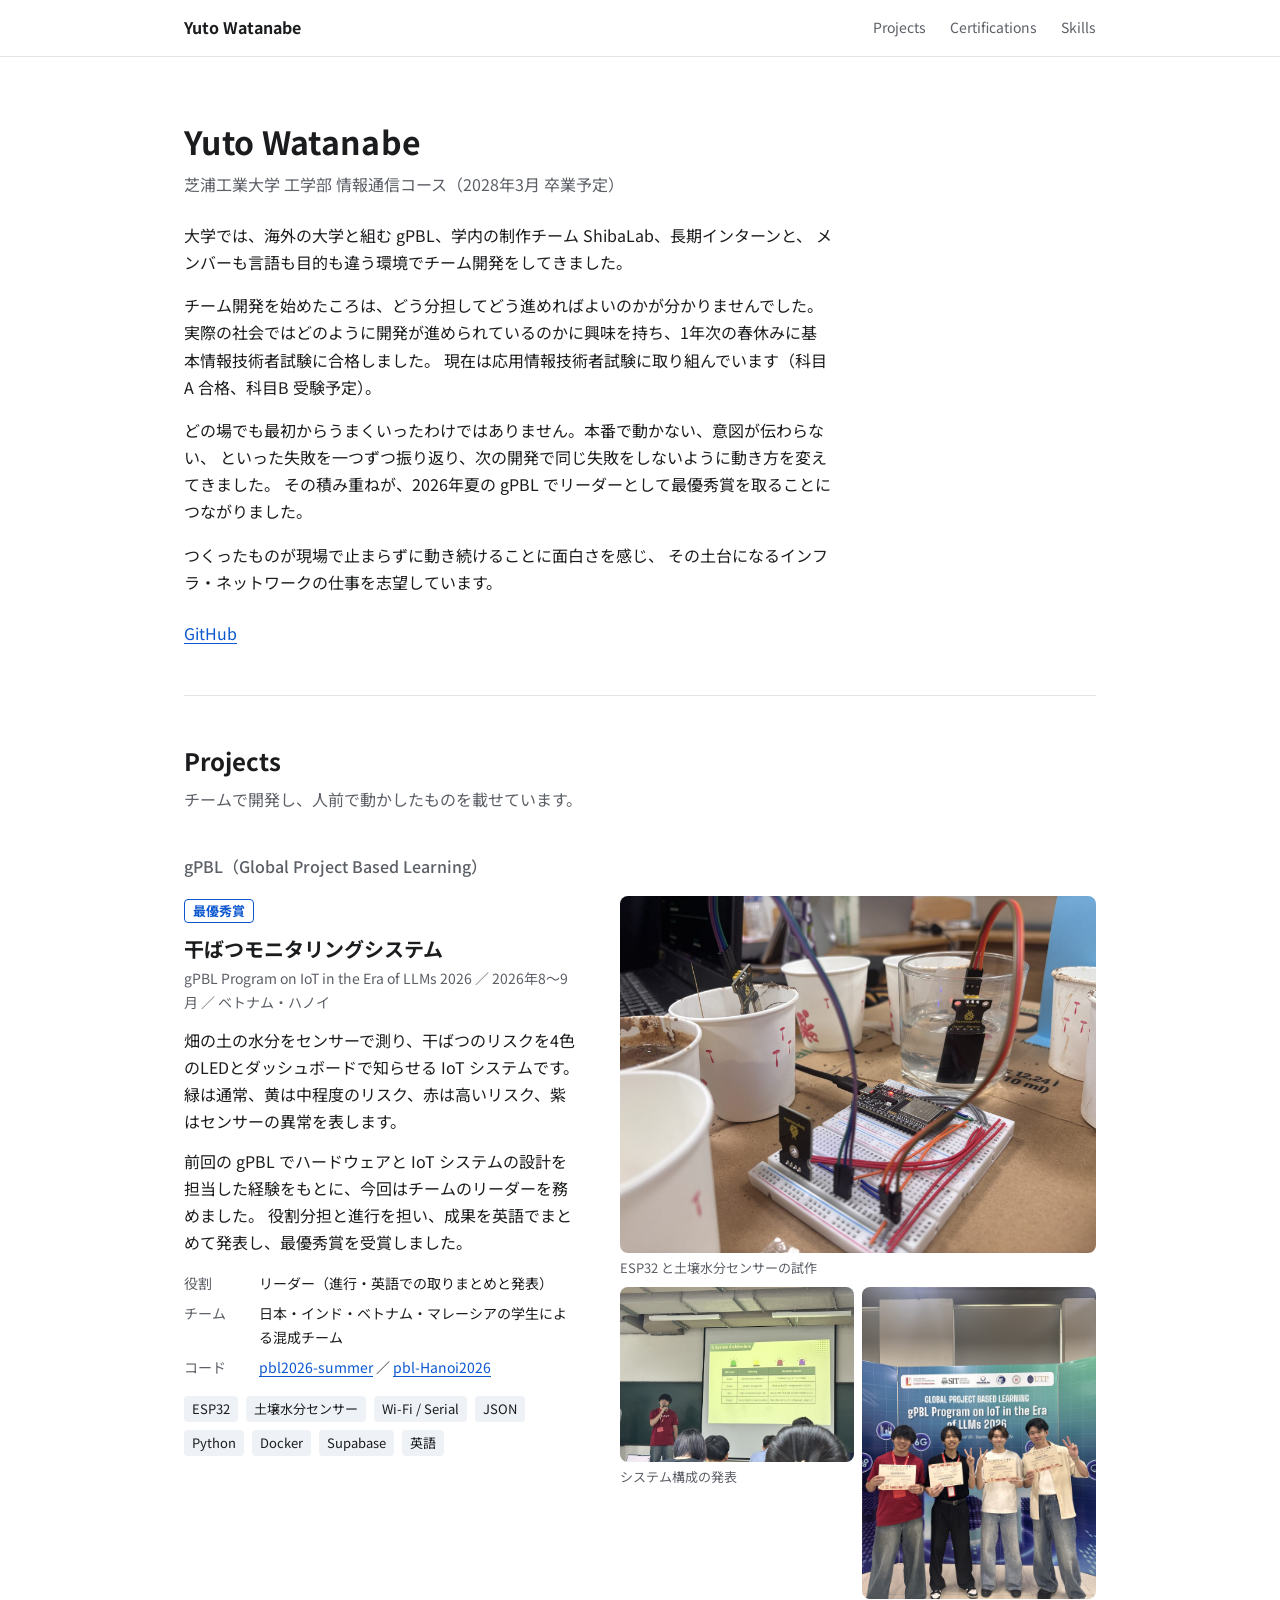
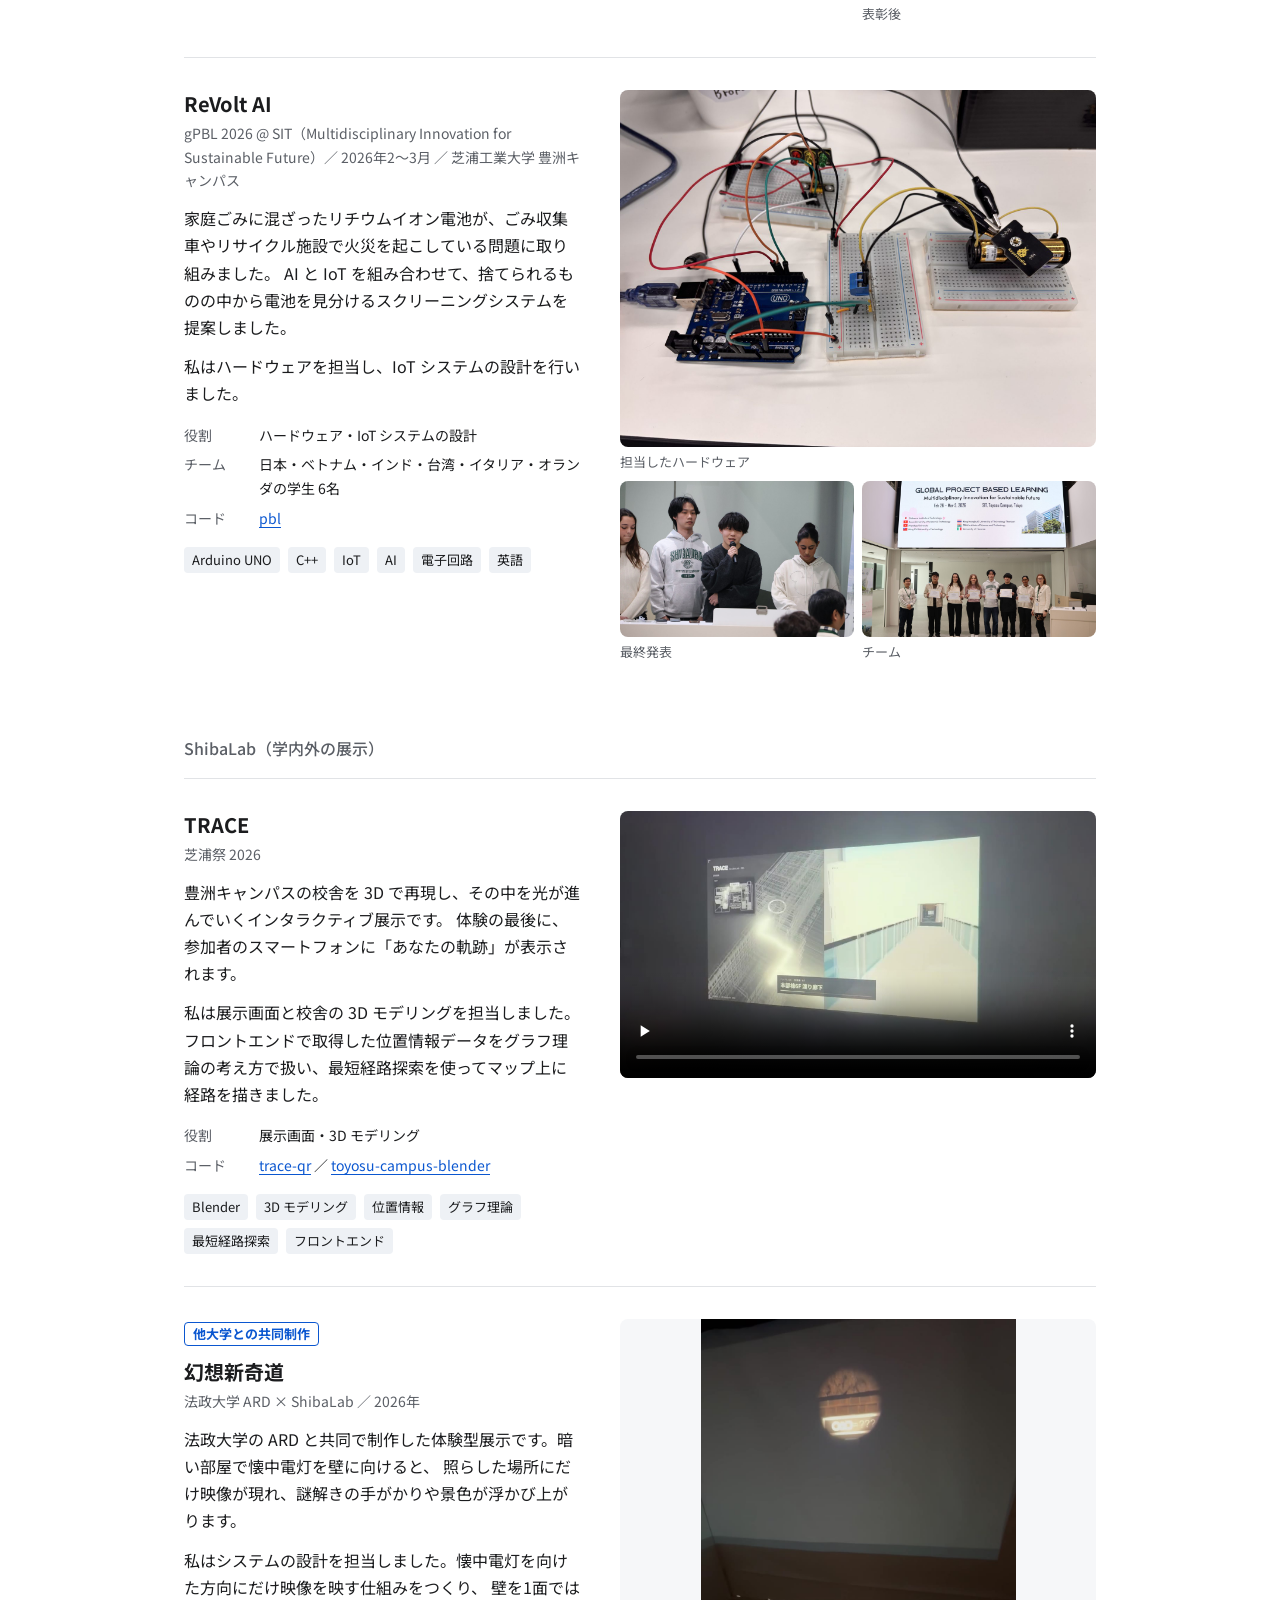
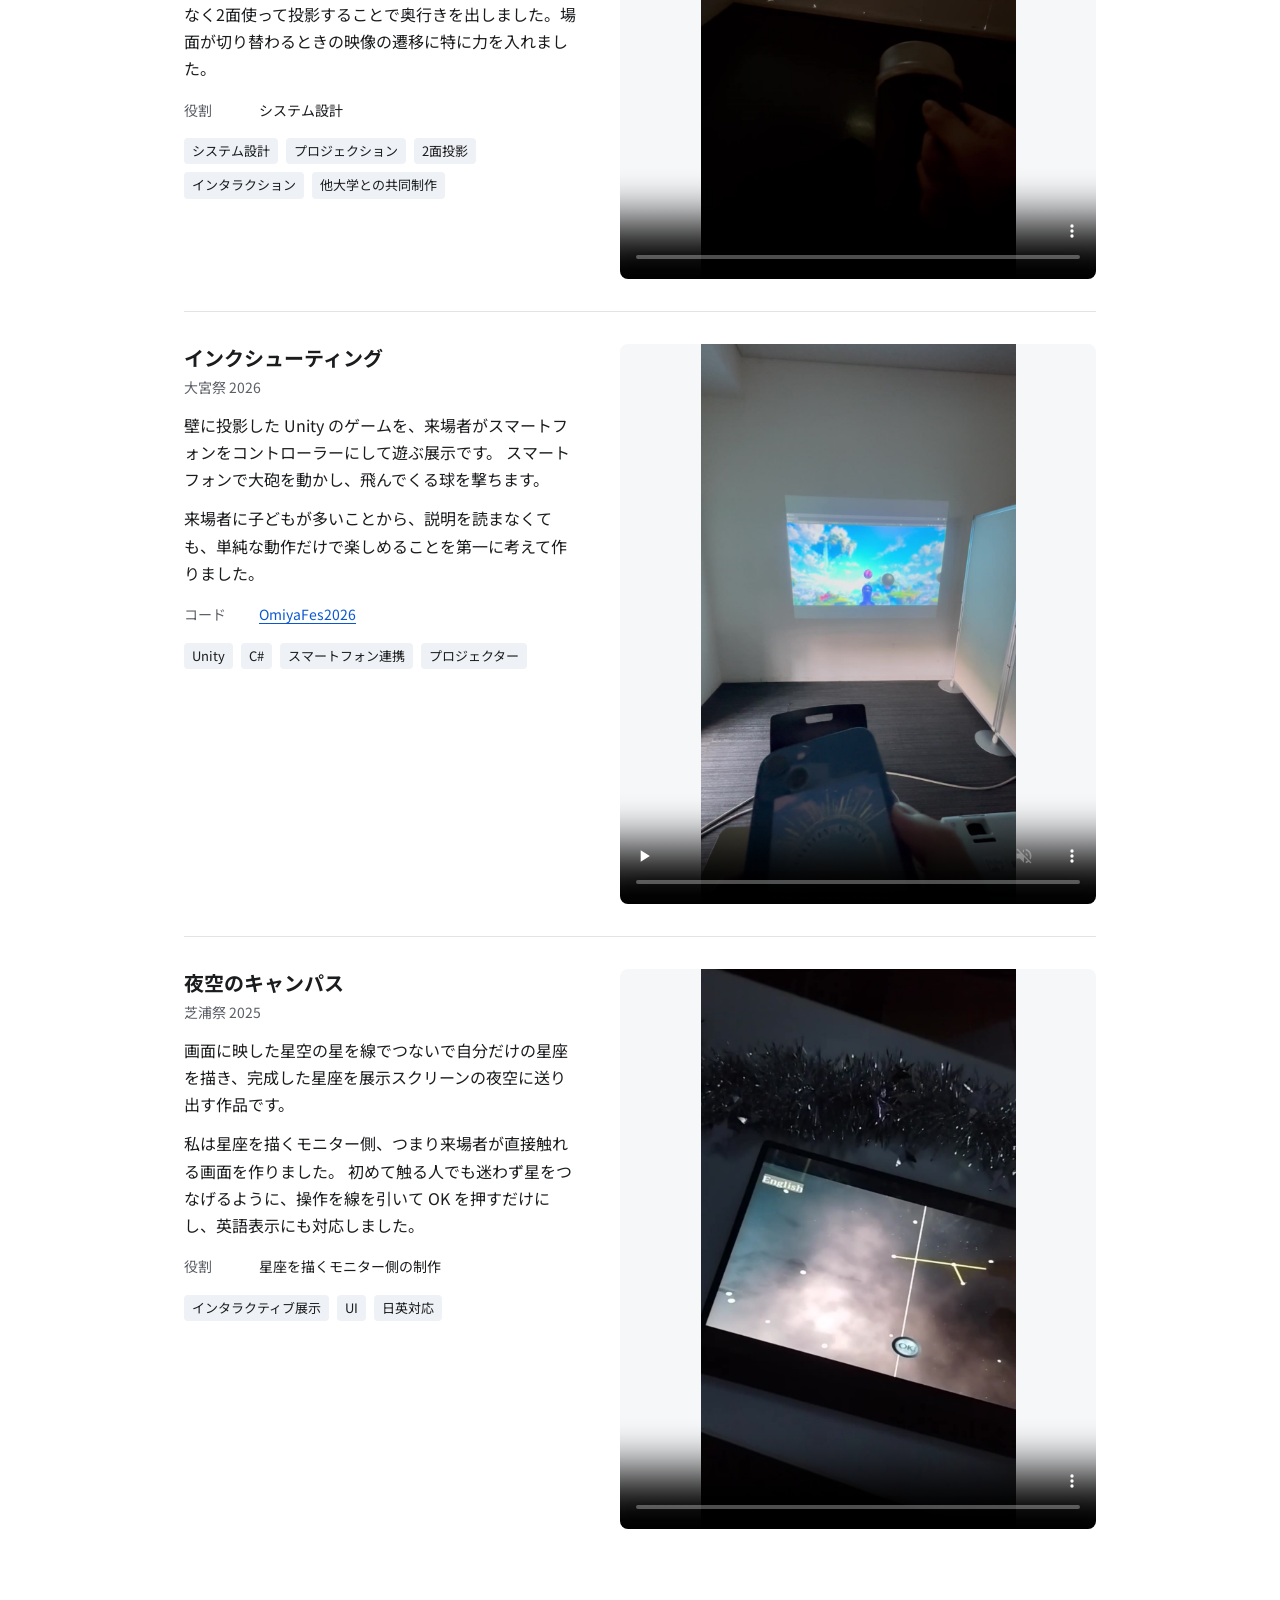
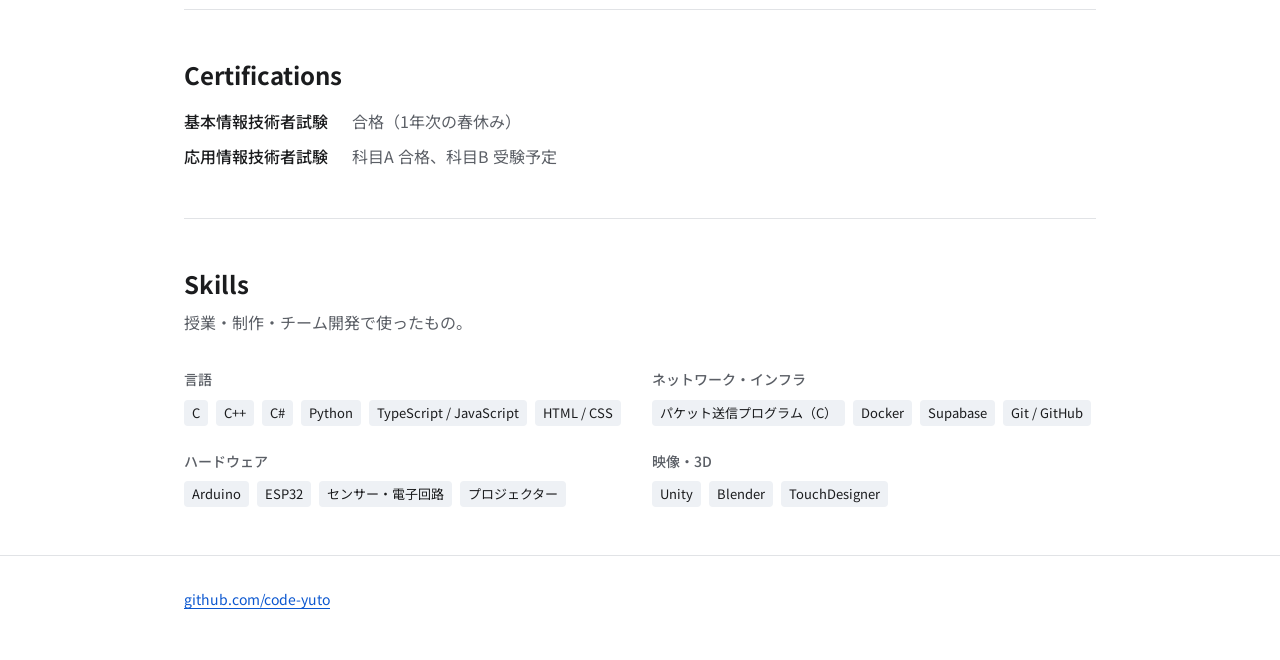
==== index.html @ eff414a1 "feat: 各作品の担当と説明を追加" ====
<!doctype html>
<html lang="ja">
<head>
  <meta charset="utf-8">
  <meta name="viewport" content="width=device-width, initial-scale=1">
  <title>Yuto Watanabe | Portfolio</title>
  <meta name="description" content="芝浦工業大学 工学部 情報通信コース。インフラ・ネットワークエンジニア志望の学生のポートフォリオ。">
  <link rel="preconnect" href="https://fonts.googleapis.com">
  <link rel="preconnect" href="https://fonts.gstatic.com" crossorigin>
  <link href="https://fonts.googleapis.com/css2?family=Noto+Sans+JP:wght@400;500;700&display=swap" rel="stylesheet">
  <link rel="stylesheet" href="style.css">
</head>
<body>
  <header class="site-header">
    <div class="wrap">
      <a class="name" href="#top">Yuto Watanabe</a>
      <nav aria-label="ページ内">
        <a href="#projects">Projects</a>
        <a href="#certifications">Certifications</a>
        <a href="#skills">Skills</a>
      </nav>
    </div>
  </header>

  <main id="top" class="wrap">
    <div class="intro">
      <h1>Yuto Watanabe</h1>
      <p class="affiliation">芝浦工業大学 工学部 情報通信コース（2028年3月 卒業予定）</p>
      <p>
        大学では、海外の大学と組む gPBL、学内の制作チーム ShibaLab、長期インターンと、
        メンバーも言語も目的も違う環境でチーム開発をしてきました。
      </p>
      <p>
        チーム開発を始めたころは、どう分担してどう進めればよいのかが分かりませんでした。
        実際の社会ではどのように開発が進められているのかに興味を持ち、1年次の春休みに基本情報技術者試験に合格しました。
        現在は応用情報技術者試験に取り組んでいます（科目A 合格、科目B 受験予定）。
      </p>
      <p>
        どの場でも最初からうまくいったわけではありません。本番で動かない、意図が伝わらない、
        といった失敗を一つずつ振り返り、次の開発で同じ失敗をしないように動き方を変えてきました。
        その積み重ねが、2026年夏の gPBL でリーダーとして最優秀賞を取ることにつながりました。
      </p>
      <p>
        つくったものが現場で止まらずに動き続けることに面白さを感じ、
        その土台になるインフラ・ネットワークの仕事を志望しています。
      </p>
      <div class="links">
        <a href="https://github.com/code-yuto">GitHub</a>
      </div>
    </div>

    <section id="projects" aria-labelledby="projects-title">
      <h2 id="projects-title">Projects</h2>
      <p class="section-lead">チームで開発し、人前で動かしたものを載せています。</p>

      <h3>gPBL（Global Project Based Learning）</h3>

      <article class="project">
        <div>
          <span class="highlight">最優秀賞</span>
          <h4>干ばつモニタリングシステム</h4>
          <p class="meta">gPBL Program on IoT in the Era of LLMs 2026 ／ 2026年8〜9月 ／ ベトナム・ハノイ</p>
          <p>
            畑の土の水分をセンサーで測り、干ばつのリスクを4色のLEDとダッシュボードで知らせる IoT システムです。
            緑は通常、黄は中程度のリスク、赤は高いリスク、紫はセンサーの異常を表します。
          </p>
          <p>
            前回の gPBL でハードウェアと IoT システムの設計を担当した経験をもとに、今回はチームのリーダーを務めました。
            役割分担と進行を担い、成果を英語でまとめて発表し、最優秀賞を受賞しました。
          </p>
          <dl>
            <dt>役割</dt><dd>リーダー（進行・英語での取りまとめと発表）</dd>
            <dt>チーム</dt><dd>日本・インド・ベトナム・マレーシアの学生による混成チーム</dd>
            <dt>コード</dt><dd><a href="https://github.com/code-yuto/pbl2026-summer">pbl2026-summer</a> ／ <a href="https://github.com/code-yuto/pbl-Hanoi2026">pbl-Hanoi2026</a></dd>
          </dl>
          <ul class="tags">
            <li>ESP32</li><li>土壌水分センサー</li><li>Wi-Fi / Serial</li><li>JSON</li><li>Python</li><li>Docker</li><li>Supabase</li><li>英語</li>
          </ul>
        </div>
        <div class="media two">
          <figure class="wide">
            <img src="assets/img/pbl26-sensor.jpg" alt="ESP32とブレッドボードにつないだ土壌水分センサー。紙コップの土に差している" loading="lazy" width="1600" height="1200">
            <figcaption>ESP32 と土壌水分センサーの試作</figcaption>
          </figure>
          <figure>
            <img src="assets/img/pbl26-presentation.jpg" alt="LEDの色とリスクの対応表をスクリーンに映して英語で発表している様子" loading="lazy" width="1477" height="1108">
            <figcaption>システム構成の発表</figcaption>
          </figure>
          <figure>
            <img src="assets/img/pbl26-award.jpg" alt="修了証を持つチームメンバー" loading="lazy" width="1200" height="1600">
            <figcaption>表彰後</figcaption>
          </figure>
        </div>
      </article>

      <article class="project">
        <div>
          <h4>ReVolt AI</h4>
          <p class="meta">gPBL 2026 @ SIT（Multidisciplinary Innovation for Sustainable Future）／ 2026年2〜3月 ／ 芝浦工業大学 豊洲キャンパス</p>
          <p>
            家庭ごみに混ざったリチウムイオン電池が、ごみ収集車やリサイクル施設で火災を起こしている問題に取り組みました。
            AI と IoT を組み合わせて、捨てられるものの中から電池を見分けるスクリーニングシステムを提案しました。
          </p>
          <p>
            私はハードウェアを担当し、IoT システムの設計を行いました。
          </p>
          <dl>
            <dt>役割</dt><dd>ハードウェア・IoT システムの設計</dd>
            <dt>チーム</dt><dd>日本・ベトナム・インド・台湾・イタリア・オランダの学生 6名</dd>
            <dt>コード</dt><dd><a href="https://github.com/code-yuto/pbl">pbl</a></dd>
          </dl>
          <ul class="tags">
            <li>Arduino UNO</li><li>C++</li><li>IoT</li><li>AI</li><li>電子回路</li><li>英語</li>
          </ul>
        </div>
        <div class="media two">
          <figure class="wide">
            <img src="assets/img/pbl25-hardware.jpg" alt="Arduino UNOとブレッドボード、信号機型のLED、電池ボックスをつないだ回路" loading="lazy" width="1600" height="1200">
            <figcaption>担当したハードウェア</figcaption>
          </figure>
          <figure>
            <img src="assets/img/pbl25-presentation.jpg" alt="マイクを持って発表している様子" loading="lazy" width="1600" height="1067">
            <figcaption>最終発表</figcaption>
          </figure>
          <figure>
            <img src="assets/img/pbl25-team.jpg" alt="プログラムの看板の前で修了証を持つチーム" loading="lazy" width="1600" height="1067">
            <figcaption>チーム</figcaption>
          </figure>
        </div>
      </article>

      <h3>ShibaLab（学内外の展示）</h3>

      <article class="project">
        <div>
          <h4>TRACE</h4>
          <p class="meta">芝浦祭 2026</p>
          <p>
            豊洲キャンパスの校舎を 3D で再現し、その中を光が進んでいくインタラクティブ展示です。
            体験の最後に、参加者のスマートフォンに「あなたの軌跡」が表示されます。
          </p>
          <p>
            私は展示画面と校舎の 3D モデリングを担当しました。
            フロントエンドで取得した位置情報データをグラフ理論の考え方で扱い、最短経路探索を使ってマップ上に経路を描きました。
          </p>
          <dl>
            <dt>役割</dt><dd>展示画面・3D モデリング</dd>
            <dt>コード</dt><dd><a href="https://github.com/code-yuto/trace-qr">trace-qr</a> ／ <a href="https://github.com/code-yuto/toyosu-campus-blender">toyosu-campus-blender</a></dd>
          </dl>
          <ul class="tags"><li>Blender</li><li>3D モデリング</li><li>位置情報</li><li>グラフ理論</li><li>最短経路探索</li><li>フロントエンド</li></ul>
        </div>
        <div class="media">
          <video controls muted playsinline preload="none" poster="assets/img/trace-poster.jpg" width="1280" height="720">
            <source src="assets/video/trace.webm" type="video/webm">
          </video>
        </div>
      </article>

      <article class="project">
        <div>
          <span class="highlight">他大学との共同制作</span>
          <h4>幻想新奇道</h4>
          <p class="meta">法政大学 ARD × ShibaLab ／ 2026年</p>
          <p>
            法政大学の ARD と共同で制作した体験型展示です。暗い部屋で懐中電灯を壁に向けると、
            照らした場所にだけ映像が現れ、謎解きの手がかりや景色が浮かび上がります。
          </p>
          <p>
            私はシステムの設計を担当しました。懐中電灯を向けた方向にだけ映像を映す仕組みをつくり、
            壁を1面ではなく2面使って投影することで奥行きを出しました。場面が切り替わるときの映像の遷移に特に力を入れました。
          </p>
          <dl>
            <dt>役割</dt><dd>システム設計</dd>
          </dl>
          <ul class="tags"><li>システム設計</li><li>プロジェクション</li><li>2面投影</li><li>インタラクション</li><li>他大学との共同制作</li></ul>
        </div>
        <div class="media">
          <video class="portrait" controls muted playsinline preload="none" poster="assets/img/ard-light-poster.jpg" width="720" height="1280">
            <source src="assets/video/ard-light.webm" type="video/webm">
          </video>
        </div>
      </article>

      <article class="project">
        <div>
          <h4>インクシューティング</h4>
          <p class="meta">大宮祭 2026</p>
          <p>
            壁に投影した Unity のゲームを、来場者がスマートフォンをコントローラーにして遊ぶ展示です。
            スマートフォンで大砲を動かし、飛んでくる球を撃ちます。
          </p>
          <p>
            来場者に子どもが多いことから、説明を読まなくても、単純な動作だけで楽しめることを第一に考えて作りました。
          </p>
          <dl>
            <dt>コード</dt><dd><a href="https://github.com/code-yuto/OmiyaFes2026">OmiyaFes2026</a></dd>
          </dl>
          <ul class="tags"><li>Unity</li><li>C#</li><li>スマートフォン連携</li><li>プロジェクター</li></ul>
        </div>
        <div class="media">
          <video class="portrait" controls muted playsinline preload="none" poster="assets/img/omiya-shooter-poster.jpg" width="720" height="1280">
            <source src="assets/video/omiya-shooter.webm" type="video/webm">
          </video>
        </div>
      </article>

      <article class="project">
        <div>
          <h4>夜空のキャンパス</h4>
          <p class="meta">芝浦祭 2025</p>
          <p>
            画面に映した星空の星を線でつないで自分だけの星座を描き、完成した星座を展示スクリーンの夜空に送り出す作品です。
          </p>
          <p>
            私は星座を描くモニター側、つまり来場者が直接触れる画面を作りました。
            初めて触る人でも迷わず星をつなげるように、操作を線を引いて OK を押すだけにし、英語表示にも対応しました。
          </p>
          <dl>
            <dt>役割</dt><dd>星座を描くモニター側の制作</dd>
          </dl>
          <ul class="tags"><li>インタラクティブ展示</li><li>UI</li><li>日英対応</li></ul>
        </div>
        <div class="media">
          <video class="portrait" controls muted playsinline preload="none" poster="assets/img/star-canvas-poster.jpg" width="720" height="1280">
            <source src="assets/video/star-canvas.webm" type="video/webm">
          </video>
        </div>
      </article>
    </section>

    <section id="certifications" aria-labelledby="cert-title">
      <h2 id="cert-title">Certifications</h2>
      <dl class="cert-list">
        <dt>基本情報技術者試験</dt><dd>合格（1年次の春休み）</dd>
        <dt>応用情報技術者試験</dt><dd>科目A 合格、科目B 受験予定</dd>
      </dl>
    </section>

    <section id="skills" aria-labelledby="skills-title">
      <h2 id="skills-title">Skills</h2>
      <p class="section-lead">授業・制作・チーム開発で使ったもの。</p>
      <div class="skills">
        <div>
          <h4>言語</h4>
          <ul class="tags"><li>C</li><li>C++</li><li>C#</li><li>Python</li><li>TypeScript / JavaScript</li><li>HTML / CSS</li></ul>
        </div>
        <div>
          <h4>ネットワーク・インフラ</h4>
          <ul class="tags"><li>パケット送信プログラム（C）</li><li>Docker</li><li>Supabase</li><li>Git / GitHub</li></ul>
        </div>
        <div>
          <h4>ハードウェア</h4>
          <ul class="tags"><li>Arduino</li><li>ESP32</li><li>センサー・電子回路</li><li>プロジェクター</li></ul>
        </div>
        <div>
          <h4>映像・3D</h4>
          <ul class="tags"><li>Unity</li><li>Blender</li><li>TouchDesigner</li></ul>
        </div>
      </div>
    </section>
  </main>

  <footer>
    <div class="wrap">
      <a href="https://github.com/code-yuto">github.com/code-yuto</a>
    </div>
  </footer>
</body>
</html>
---- style.css ----
:root {
  --bg: #ffffff;
  --surface: #f6f7f9;
  --text: #1b1c1e;
  --text-sub: #5b5f66;
  --border: #e1e3e6;
  --accent: #0b57d0;
  --tag-bg: #eef1f5;
  --radius: 8px;
  --measure: 72ch;
}

@media (prefers-color-scheme: dark) {
  :root {
    --bg: #131416;
    --surface: #1c1d20;
    --text: #e6e7e9;
    --text-sub: #a3a7ad;
    --border: #2e3034;
    --accent: #a8c7fa;
    --tag-bg: #26282c;
  }
}

* { box-sizing: border-box; }

html { scroll-behavior: auto; }

body {
  margin: 0;
  background: var(--bg);
  color: var(--text);
  font-family: "Noto Sans JP", system-ui, -apple-system, "Segoe UI", sans-serif;
  font-size: 16px;
  line-height: 1.7;
  -webkit-text-size-adjust: 100%;
}

a { color: var(--accent); text-underline-offset: 3px; }
a:hover { text-decoration-thickness: 2px; }
a:focus-visible, button:focus-visible, video:focus-visible {
  outline: 2px solid var(--accent);
  outline-offset: 2px;
}

.wrap {
  max-width: 960px;
  margin: 0 auto;
  padding: 0 24px;
}

/* Header */
.site-header {
  border-bottom: 1px solid var(--border);
}
.site-header .wrap {
  display: flex;
  align-items: center;
  justify-content: space-between;
  height: 56px;
}
.site-header .name { font-weight: 700; color: var(--text); text-decoration: none; }
.site-header nav { display: flex; gap: 24px; font-size: 14px; }
.site-header nav a { color: var(--text-sub); text-decoration: none; }
.site-header nav a:hover { color: var(--text); }

/* Intro */
.intro { padding: 64px 0 48px; }
.intro h1 {
  font-size: 32px;
  line-height: 1.3;
  margin: 0 0 8px;
  letter-spacing: 0.01em;
}
.intro .affiliation { color: var(--text-sub); margin: 0 0 24px; }
.intro p { max-width: var(--measure); margin: 0 0 16px; }
.intro .links { display: flex; gap: 24px; margin-top: 24px; }

/* Sections */
section { padding: 48px 0; border-top: 1px solid var(--border); }
h2 {
  font-size: 24px;
  line-height: 1.4;
  margin: 0 0 8px;
}
.section-lead { color: var(--text-sub); margin: 0 0 32px; max-width: var(--measure); }
h3 { font-size: 16px; color: var(--text-sub); font-weight: 500; margin: 40px 0 16px; }

/* Project */
.project {
  display: grid;
  grid-template-columns: 1fr;
  gap: 24px;
  padding: 32px 0;
  border-top: 1px solid var(--border);
}
.project:first-of-type { border-top: 0; padding-top: 0; }
@media (min-width: 840px) {
  .project { grid-template-columns: 5fr 6fr; gap: 40px; }
}
.project h4 { font-size: 20px; line-height: 1.4; margin: 0 0 4px; }
.meta { color: var(--text-sub); font-size: 14px; margin: 0 0 16px; }
.project p { margin: 0 0 12px; max-width: var(--measure); }
.project dl { margin: 16px 0; display: grid; grid-template-columns: 4.5em 1fr; gap: 6px 12px; font-size: 14px; }
.project dt { color: var(--text-sub); }
.project dd { margin: 0; }
.highlight {
  display: inline-block;
  font-size: 13px;
  font-weight: 700;
  color: var(--accent);
  border: 1px solid currentColor;
  border-radius: 4px;
  padding: 0 8px;
  margin-bottom: 12px;
}
.todo { color: #b3261e; font-size: 14px; }
@media (prefers-color-scheme: dark) { .todo { color: #f2b8b5; } }

.tags { display: flex; flex-wrap: wrap; gap: 8px; padding: 0; margin: 12px 0 0; list-style: none; }
.tags li {
  background: var(--tag-bg);
  border-radius: 4px;
  padding: 2px 8px;
  font-size: 13px;
}

/* Media */
.media { display: grid; gap: 8px; align-content: start; }
.media.two { grid-template-columns: 1fr 1fr; }
.media img, .media video {
  width: 100%;
  height: auto;
  display: block;
  border-radius: var(--radius);
  background: var(--surface);
}
.media .wide { grid-column: 1 / -1; }
.media video.portrait, .media img.portrait { max-height: 560px; object-fit: contain; }
figure { margin: 0; }
figcaption { font-size: 13px; color: var(--text-sub); margin-top: 4px; }

/* Certifications */
.cert-list { display: grid; grid-template-columns: max-content 1fr; gap: 8px 24px; margin: 16px 0 0; }
.cert-list dt { font-weight: 500; }
.cert-list dd { margin: 0; color: var(--text-sub); }
@media (max-width: 480px) {
  .cert-list { grid-template-columns: 1fr; gap: 0; }
  .cert-list dd { margin-bottom: 12px; }
  .site-header nav { gap: 16px; font-size: 13px; }
}

/* Skills */
.skills { display: grid; grid-template-columns: 1fr; gap: 24px; }
@media (min-width: 640px) { .skills { grid-template-columns: 1fr 1fr; } }
.skills h4 { font-size: 14px; color: var(--text-sub); font-weight: 500; margin: 0 0 8px; }
.skills .tags { margin: 0; }

footer {
  border-top: 1px solid var(--border);
  padding: 32px 0 48px;
  color: var(--text-sub);
  font-size: 14px;
}
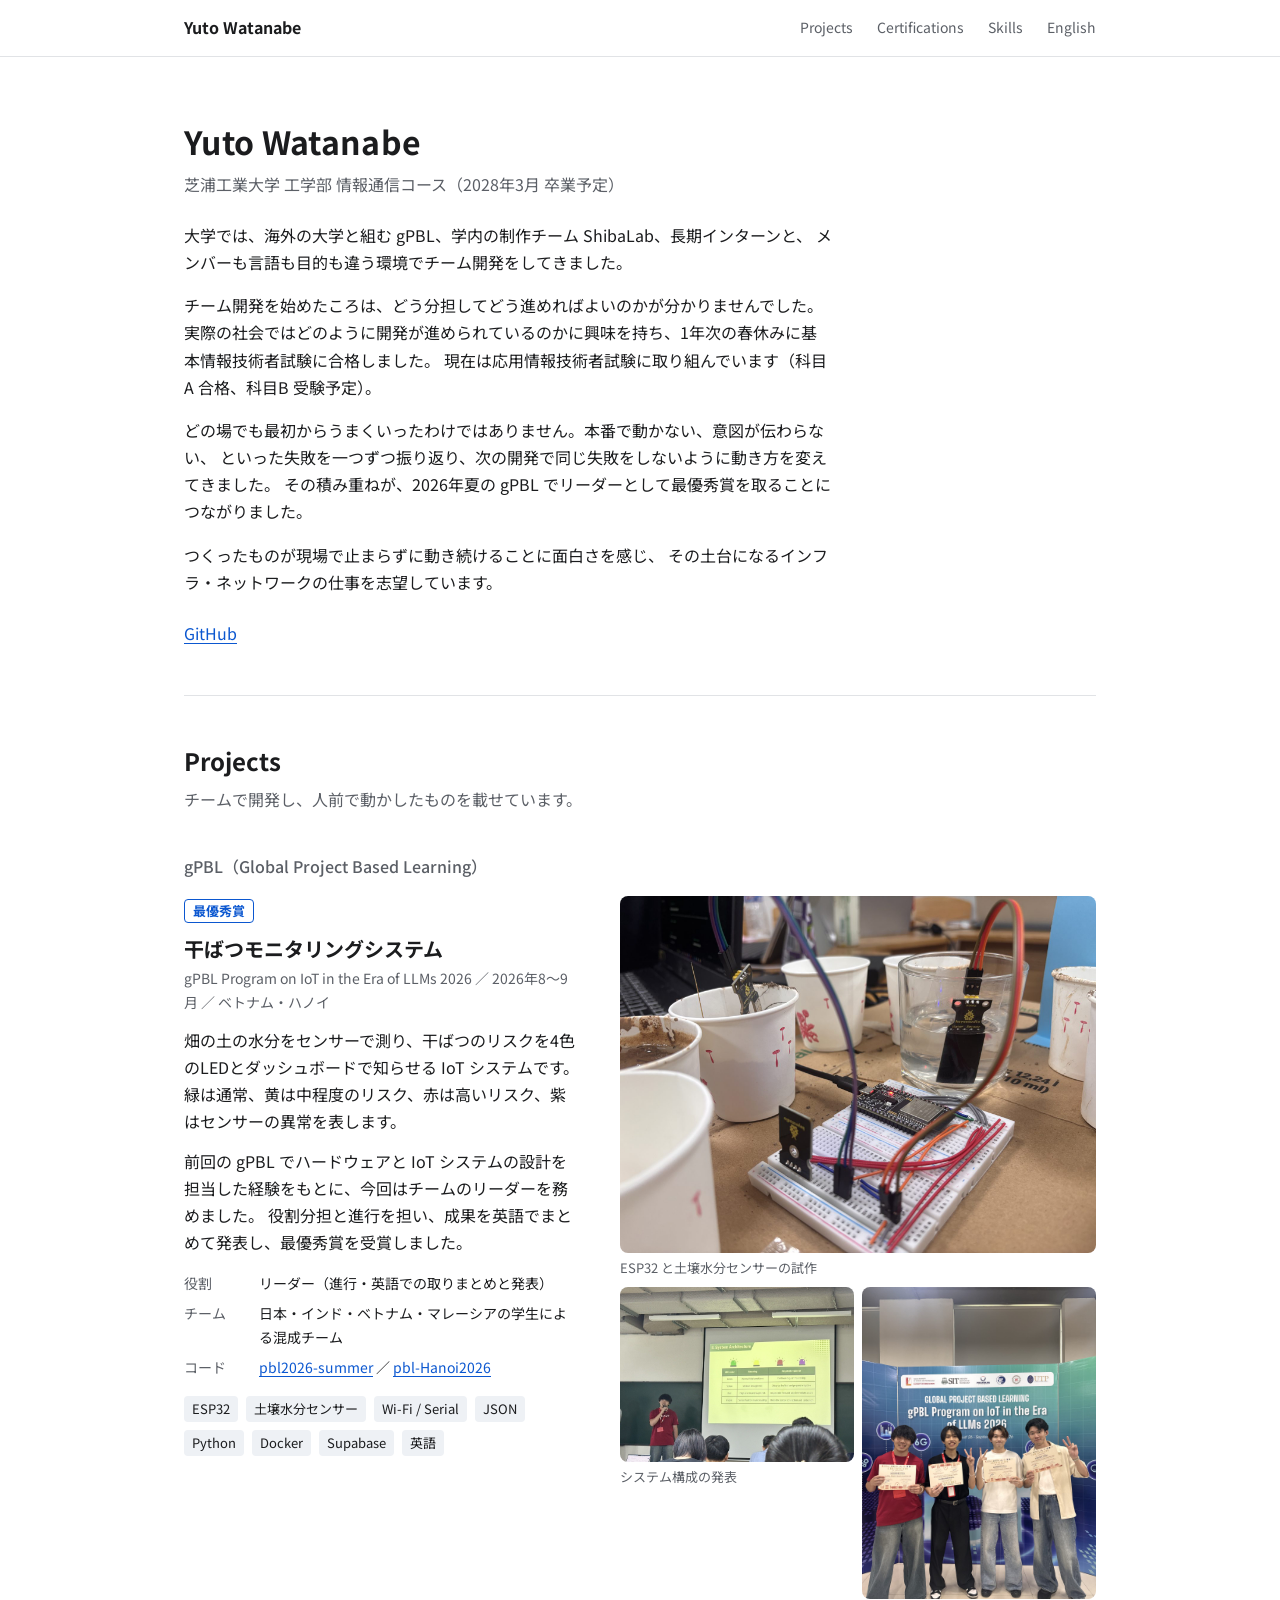
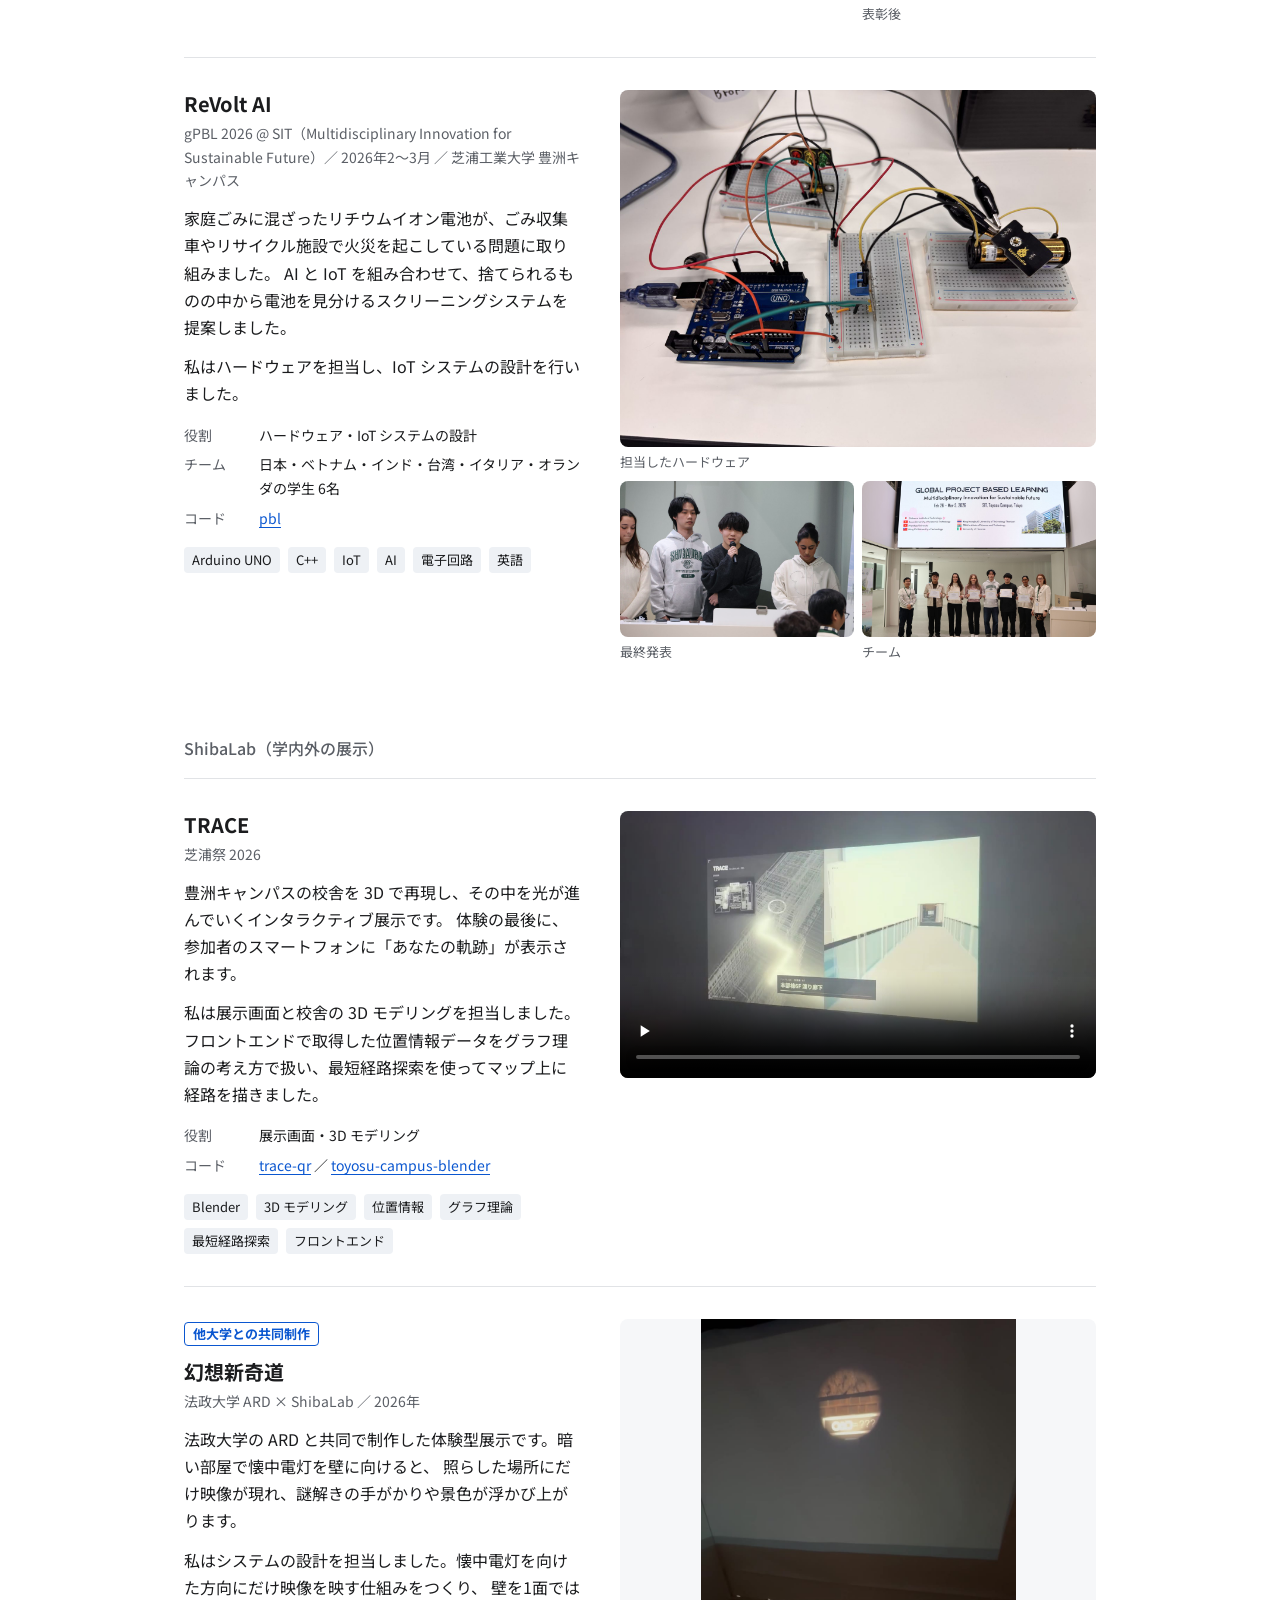
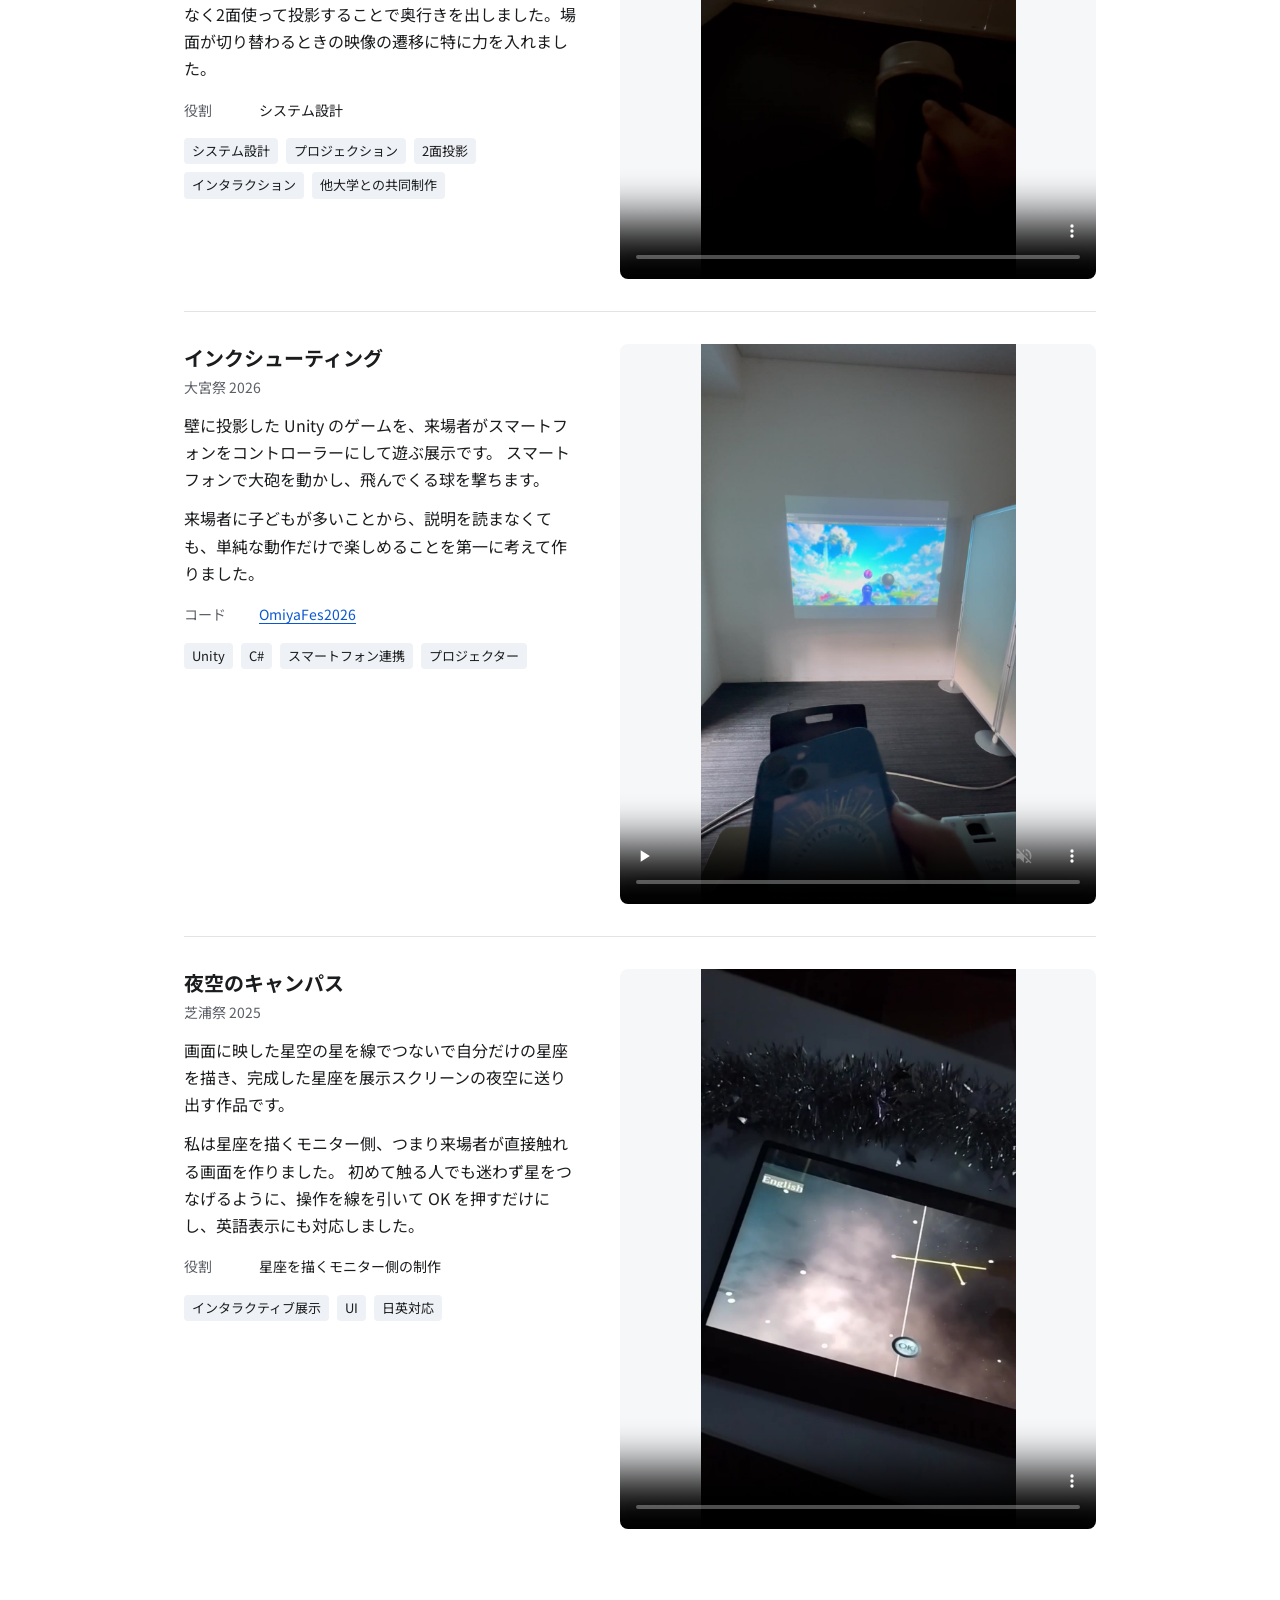
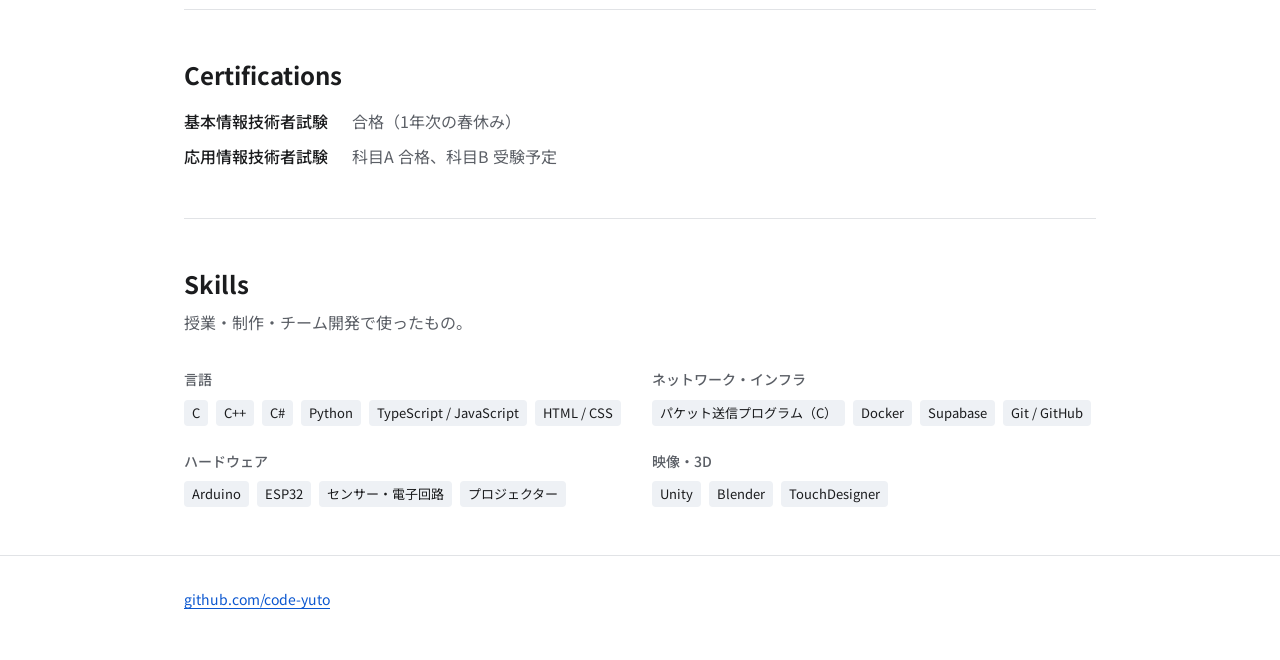
==== commit c5096165: "feat: 英語版のページを追加し、日本語版から切り替えられるようにする" ====
--- a/index.html
+++ b/index.html
@@ -5,6 +5,8 @@
   <meta name="viewport" content="width=device-width, initial-scale=1">
   <title>Yuto Watanabe | Portfolio</title>
   <meta name="description" content="芝浦工業大学 工学部 情報通信コース。インフラ・ネットワークエンジニア志望の学生のポートフォリオ。">
+  <link rel="alternate" hreflang="ja" href="https://code-yuto.github.io/">
+  <link rel="alternate" hreflang="en" href="https://code-yuto.github.io/en/">
   <link rel="preconnect" href="https://fonts.googleapis.com">
   <link rel="preconnect" href="https://fonts.gstatic.com" crossorigin>
   <link href="https://fonts.googleapis.com/css2?family=Noto+Sans+JP:wght@400;500;700&display=swap" rel="stylesheet">
@@ -18,6 +20,7 @@
         <a href="#projects">Projects</a>
         <a href="#certifications">Certifications</a>
         <a href="#skills">Skills</a>
+        <a href="en/" hreflang="en" lang="en">English</a>
       </nav>
     </div>
   </header>
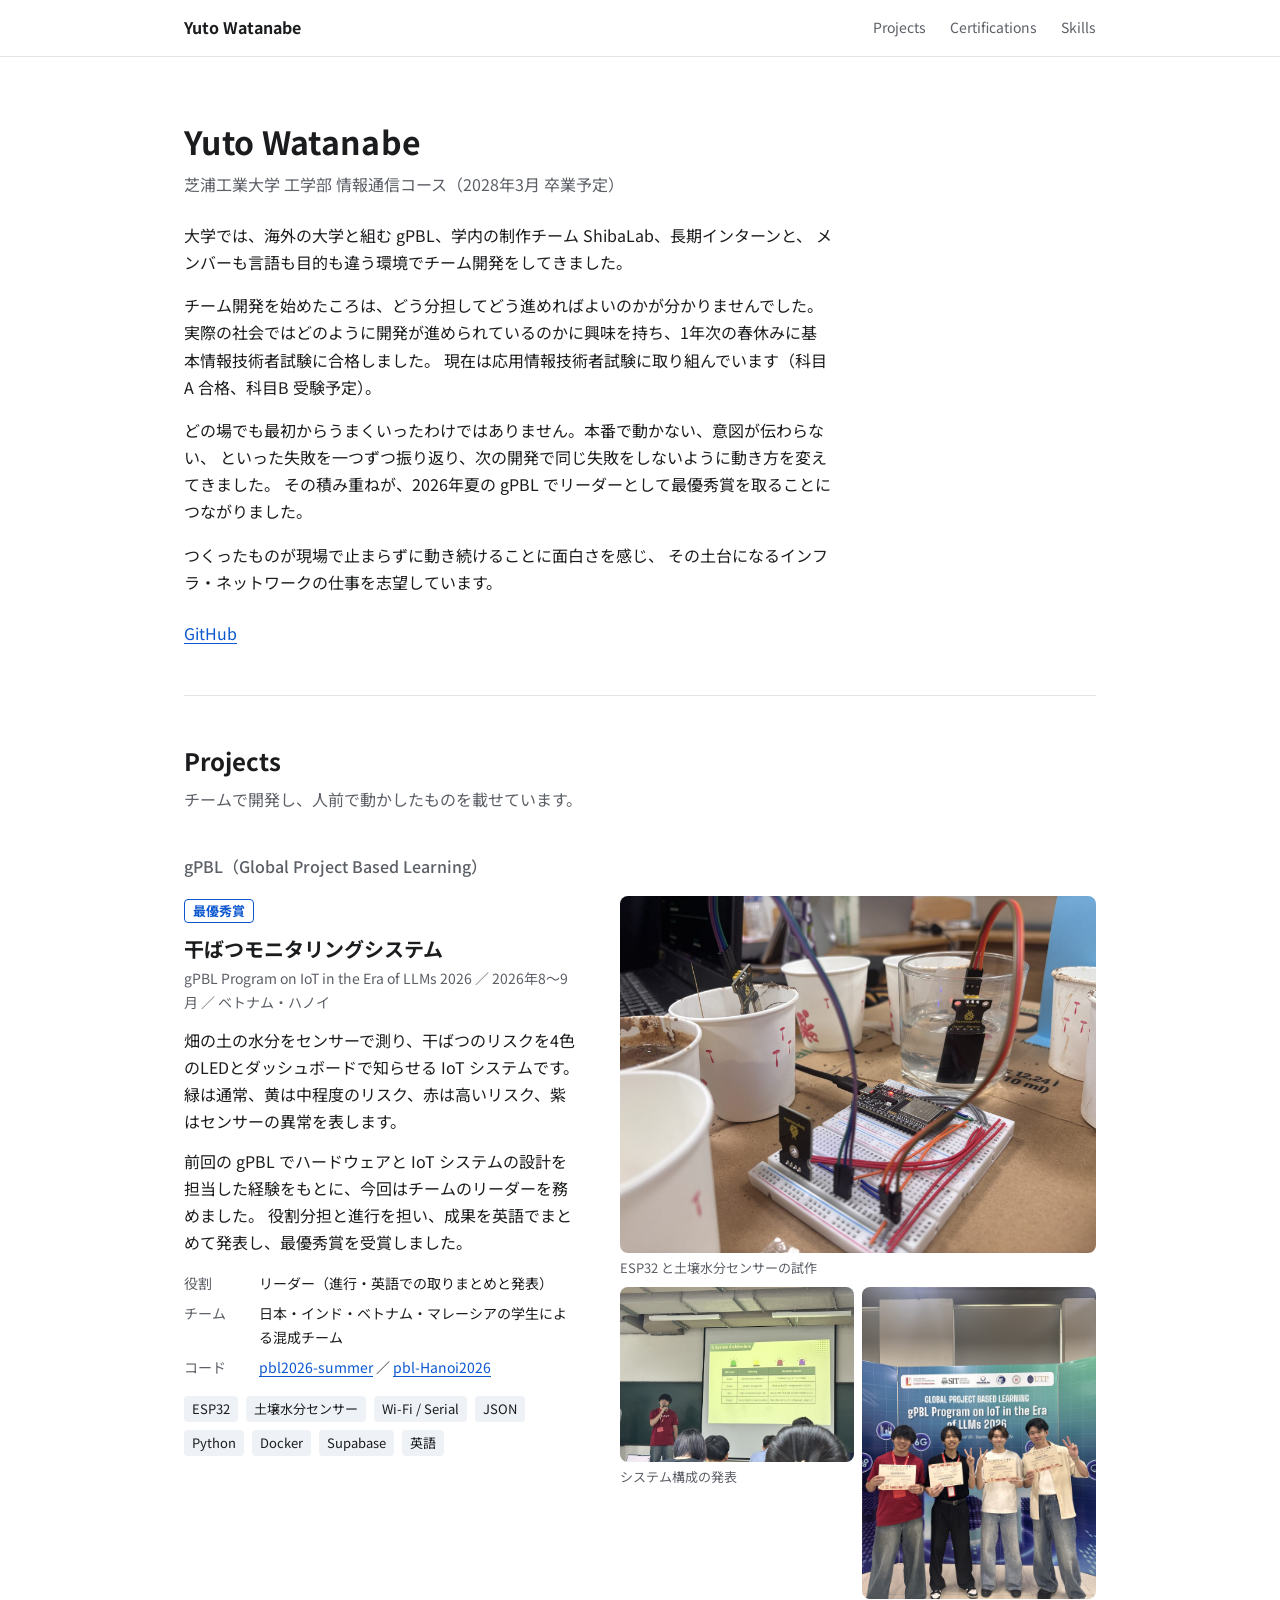
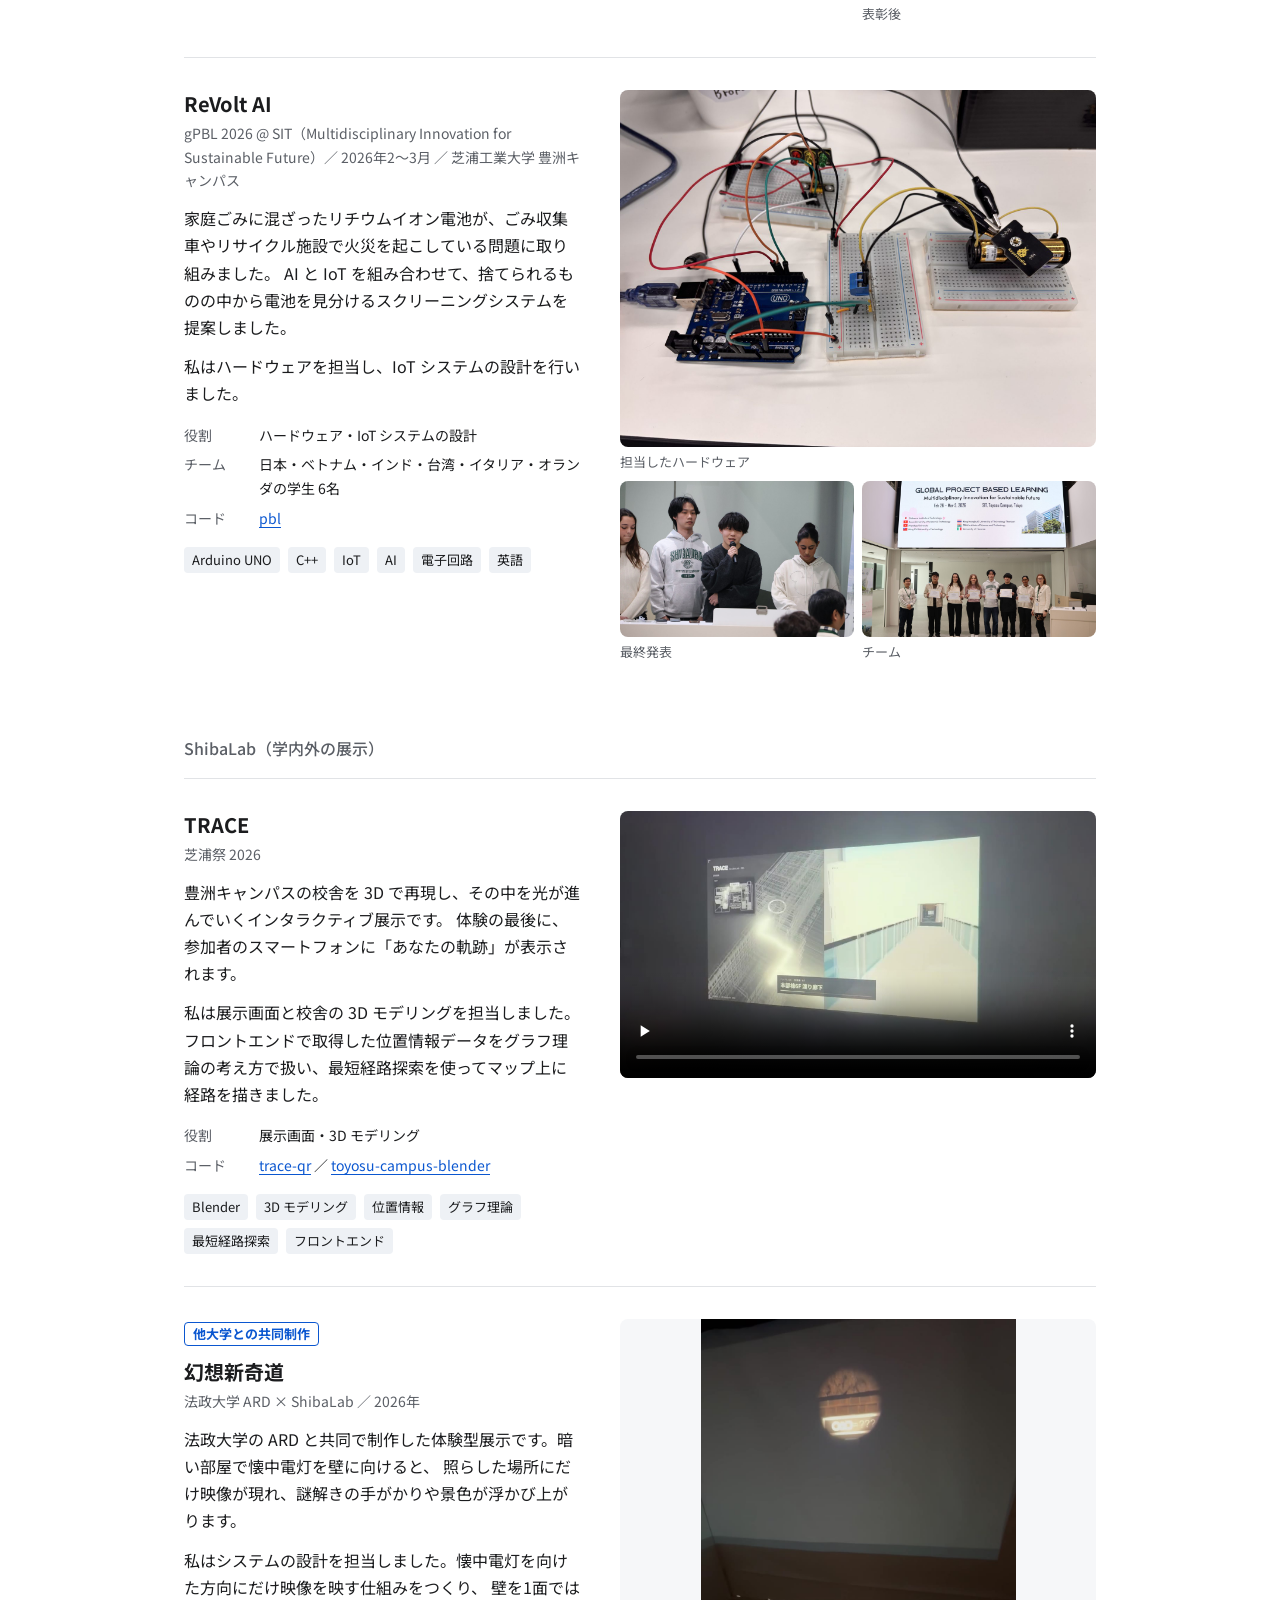
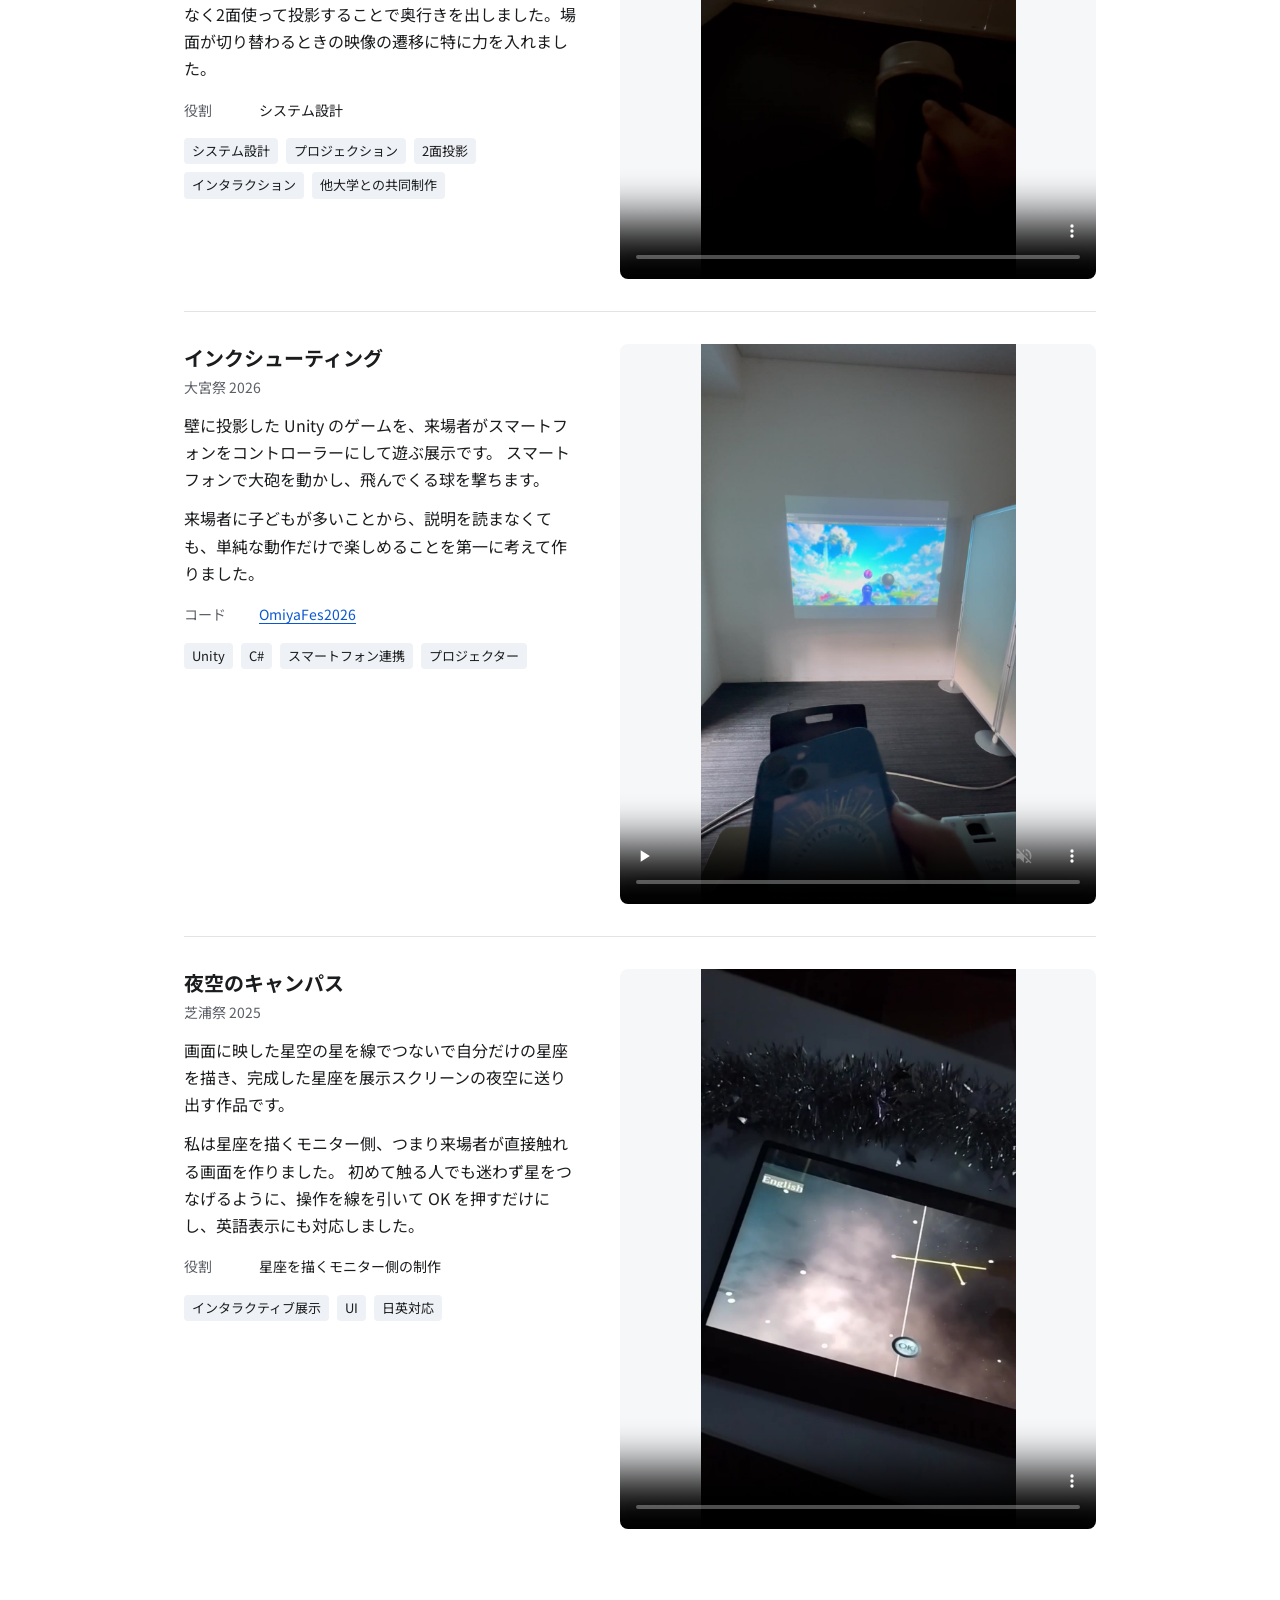
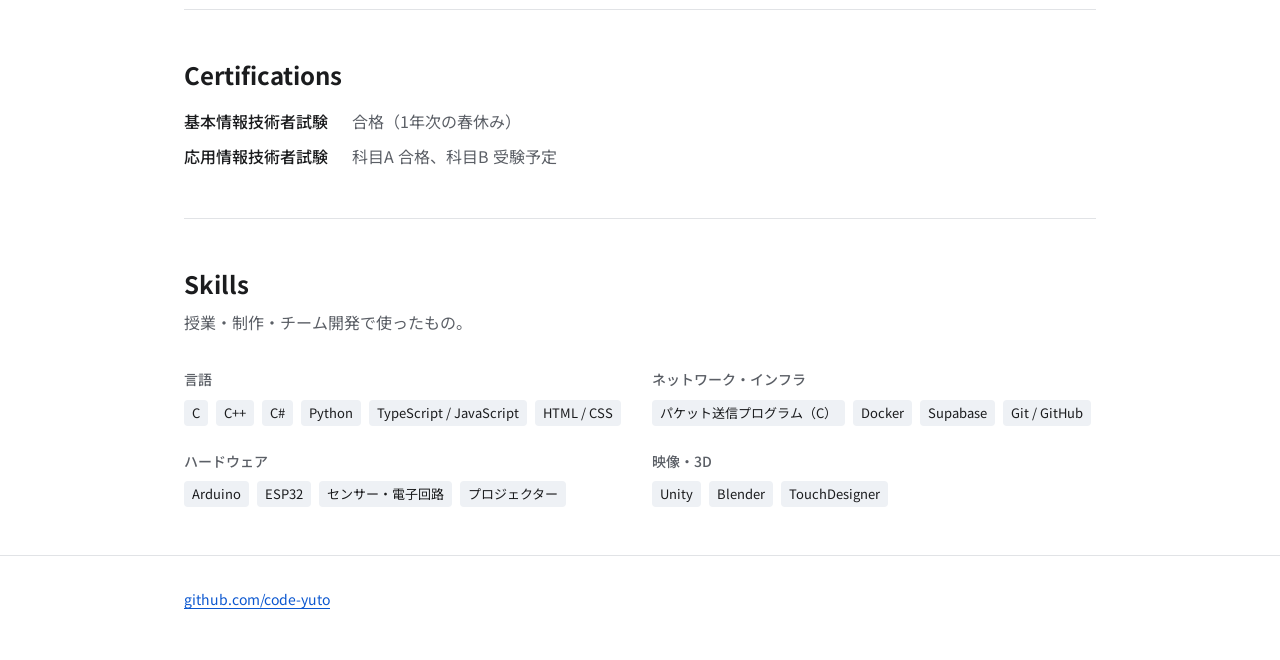
==== commit 06ba450e: "Merge pull request #5 from code-yuto/feature/3-content 資格と各作品の担当・説明を追加" ====
--- a/index.html
+++ b/index.html
@@ -5,8 +5,6 @@
   <meta name="viewport" content="width=device-width, initial-scale=1">
   <title>Yuto Watanabe | Portfolio</title>
   <meta name="description" content="芝浦工業大学 工学部 情報通信コース。インフラ・ネットワークエンジニア志望の学生のポートフォリオ。">
-  <link rel="alternate" hreflang="ja" href="https://code-yuto.github.io/">
-  <link rel="alternate" hreflang="en" href="https://code-yuto.github.io/en/">
   <link rel="preconnect" href="https://fonts.googleapis.com">
   <link rel="preconnect" href="https://fonts.gstatic.com" crossorigin>
   <link href="https://fonts.googleapis.com/css2?family=Noto+Sans+JP:wght@400;500;700&display=swap" rel="stylesheet">
@@ -20,7 +18,6 @@
         <a href="#projects">Projects</a>
         <a href="#certifications">Certifications</a>
         <a href="#skills">Skills</a>
-        <a href="en/" hreflang="en" lang="en">English</a>
       </nav>
     </div>
   </header>
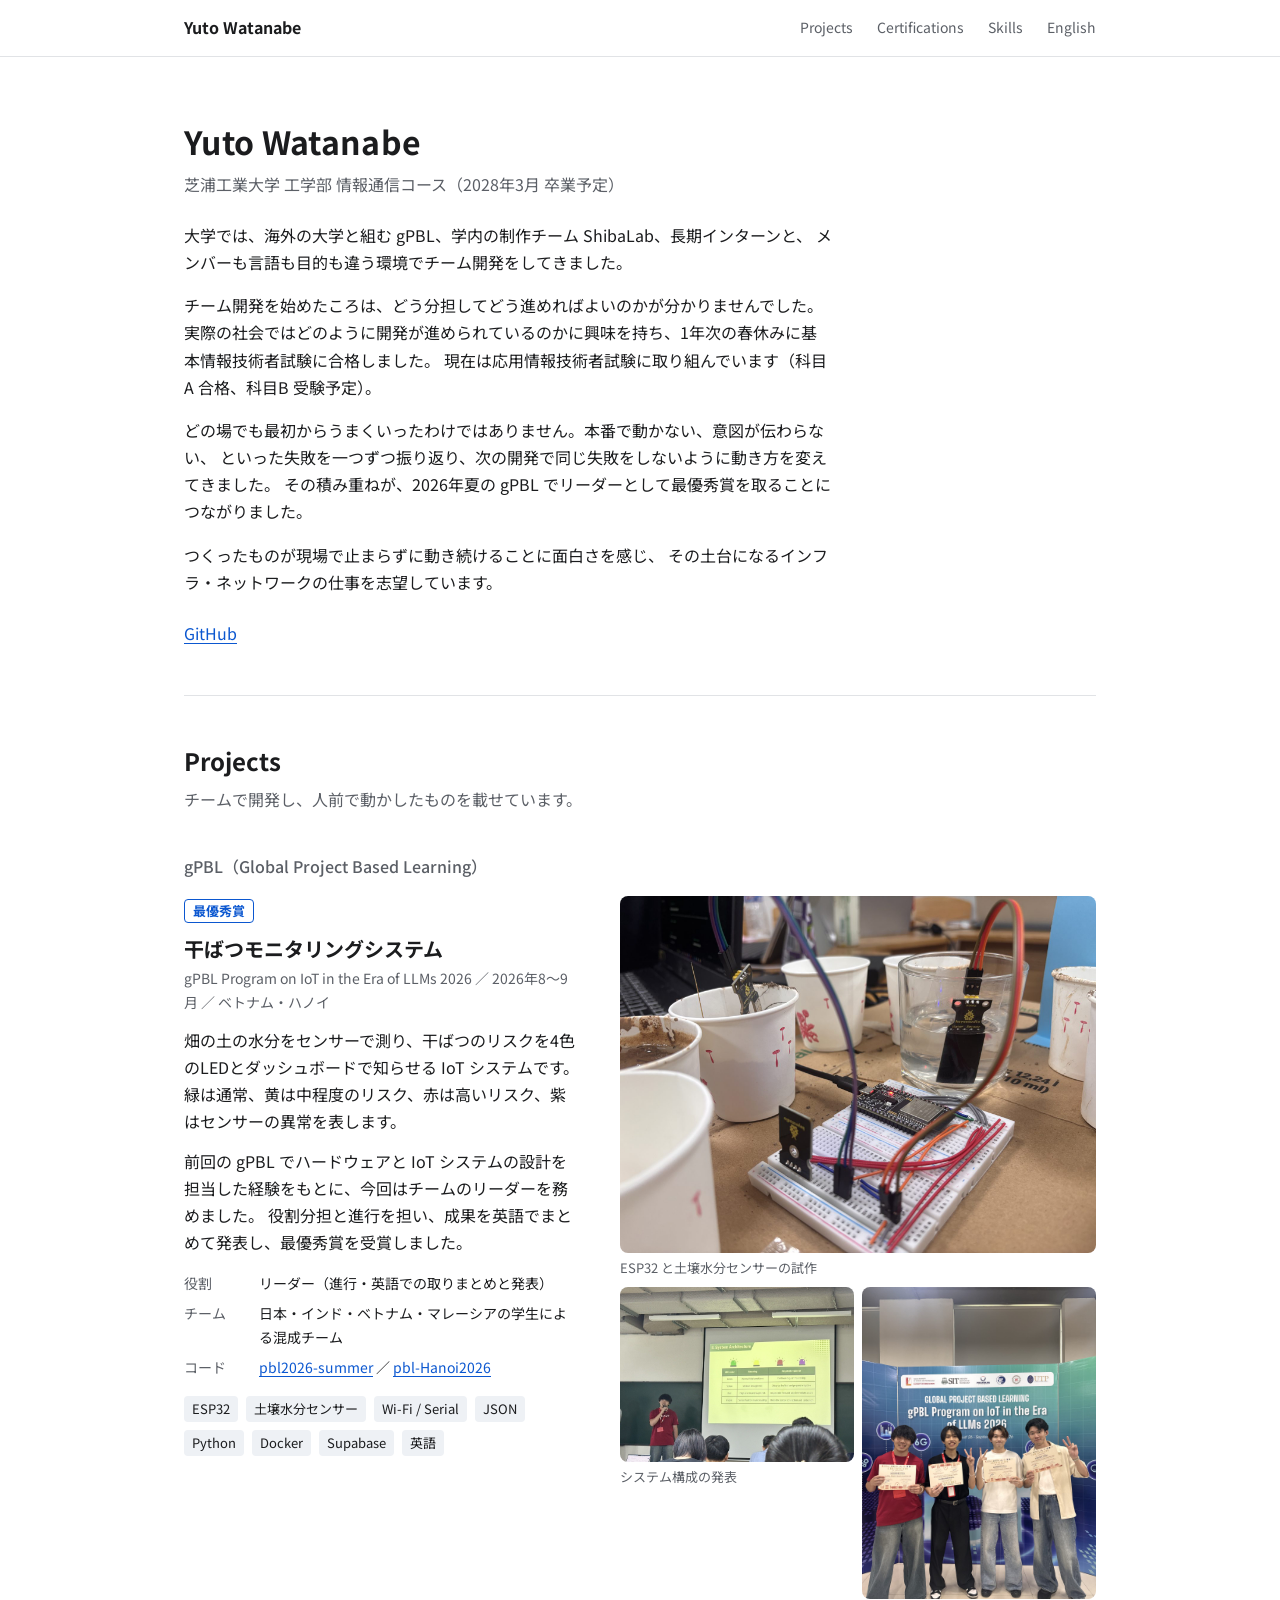
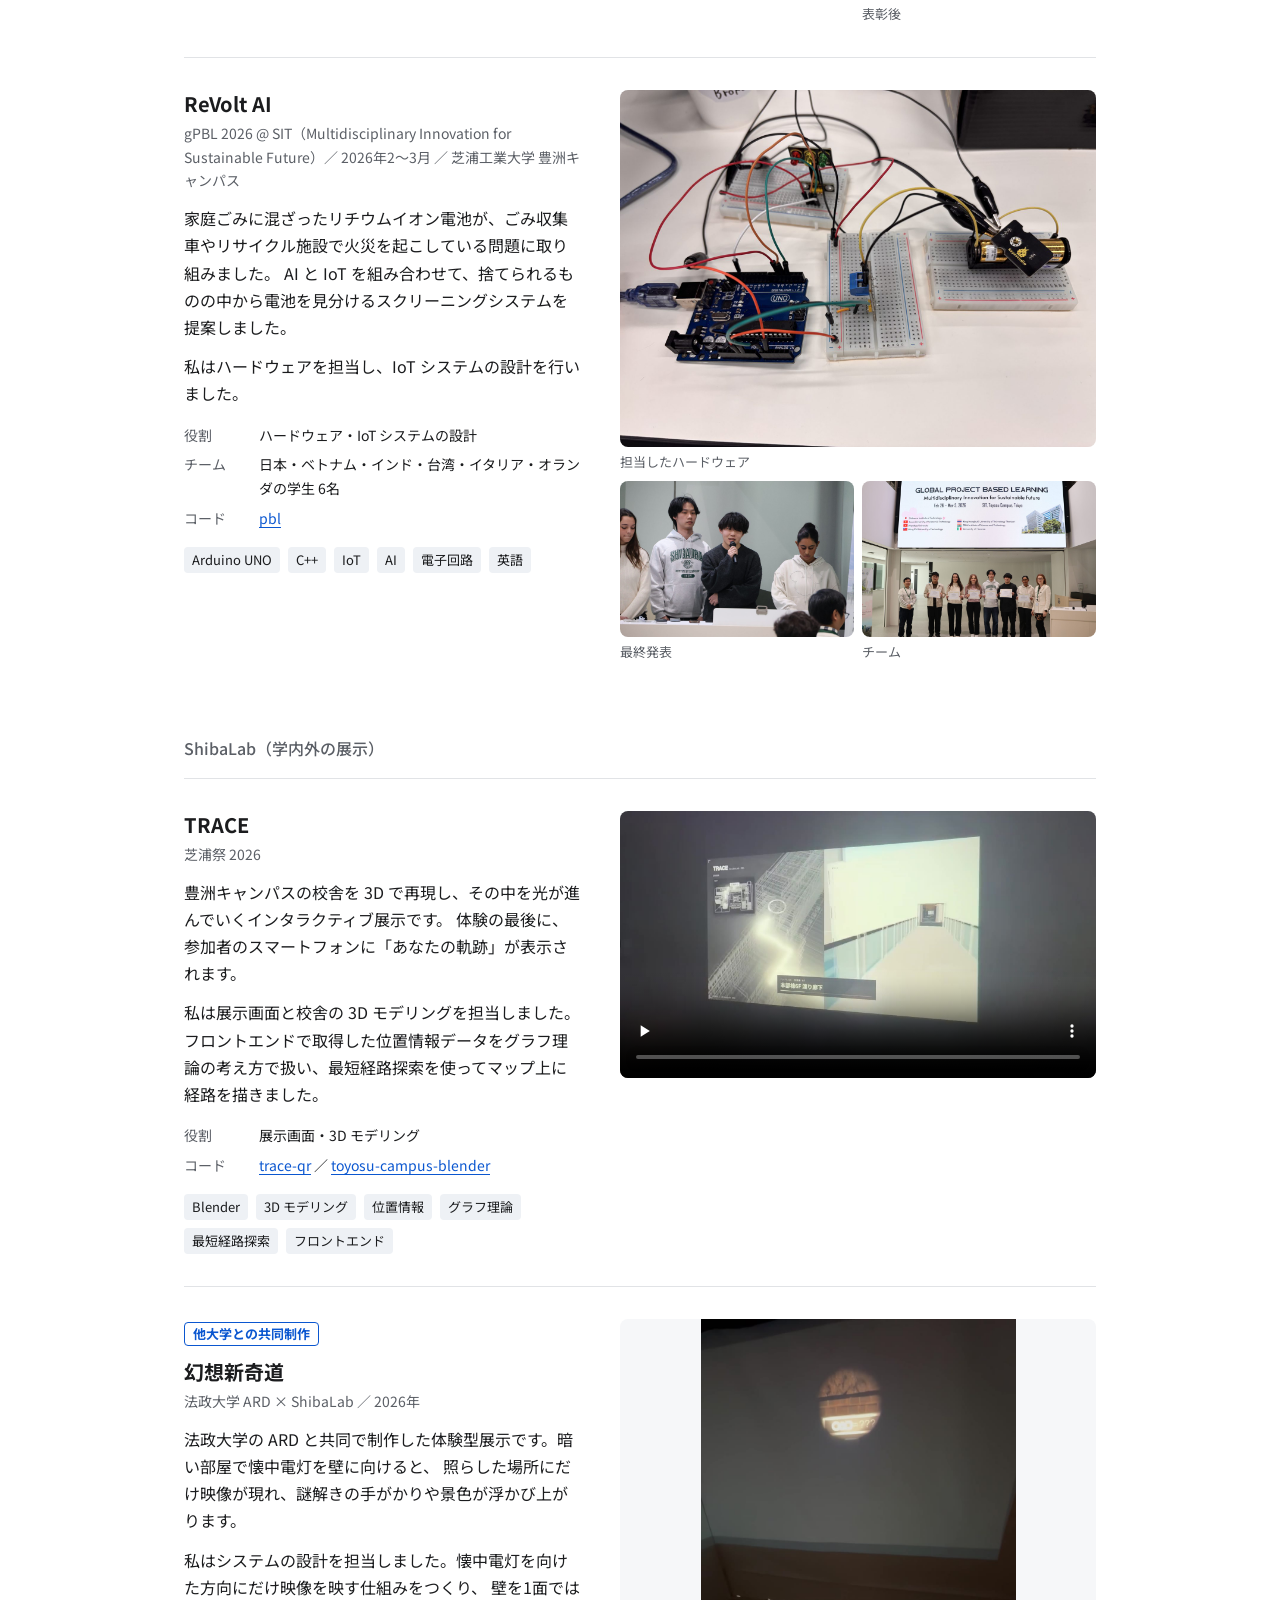
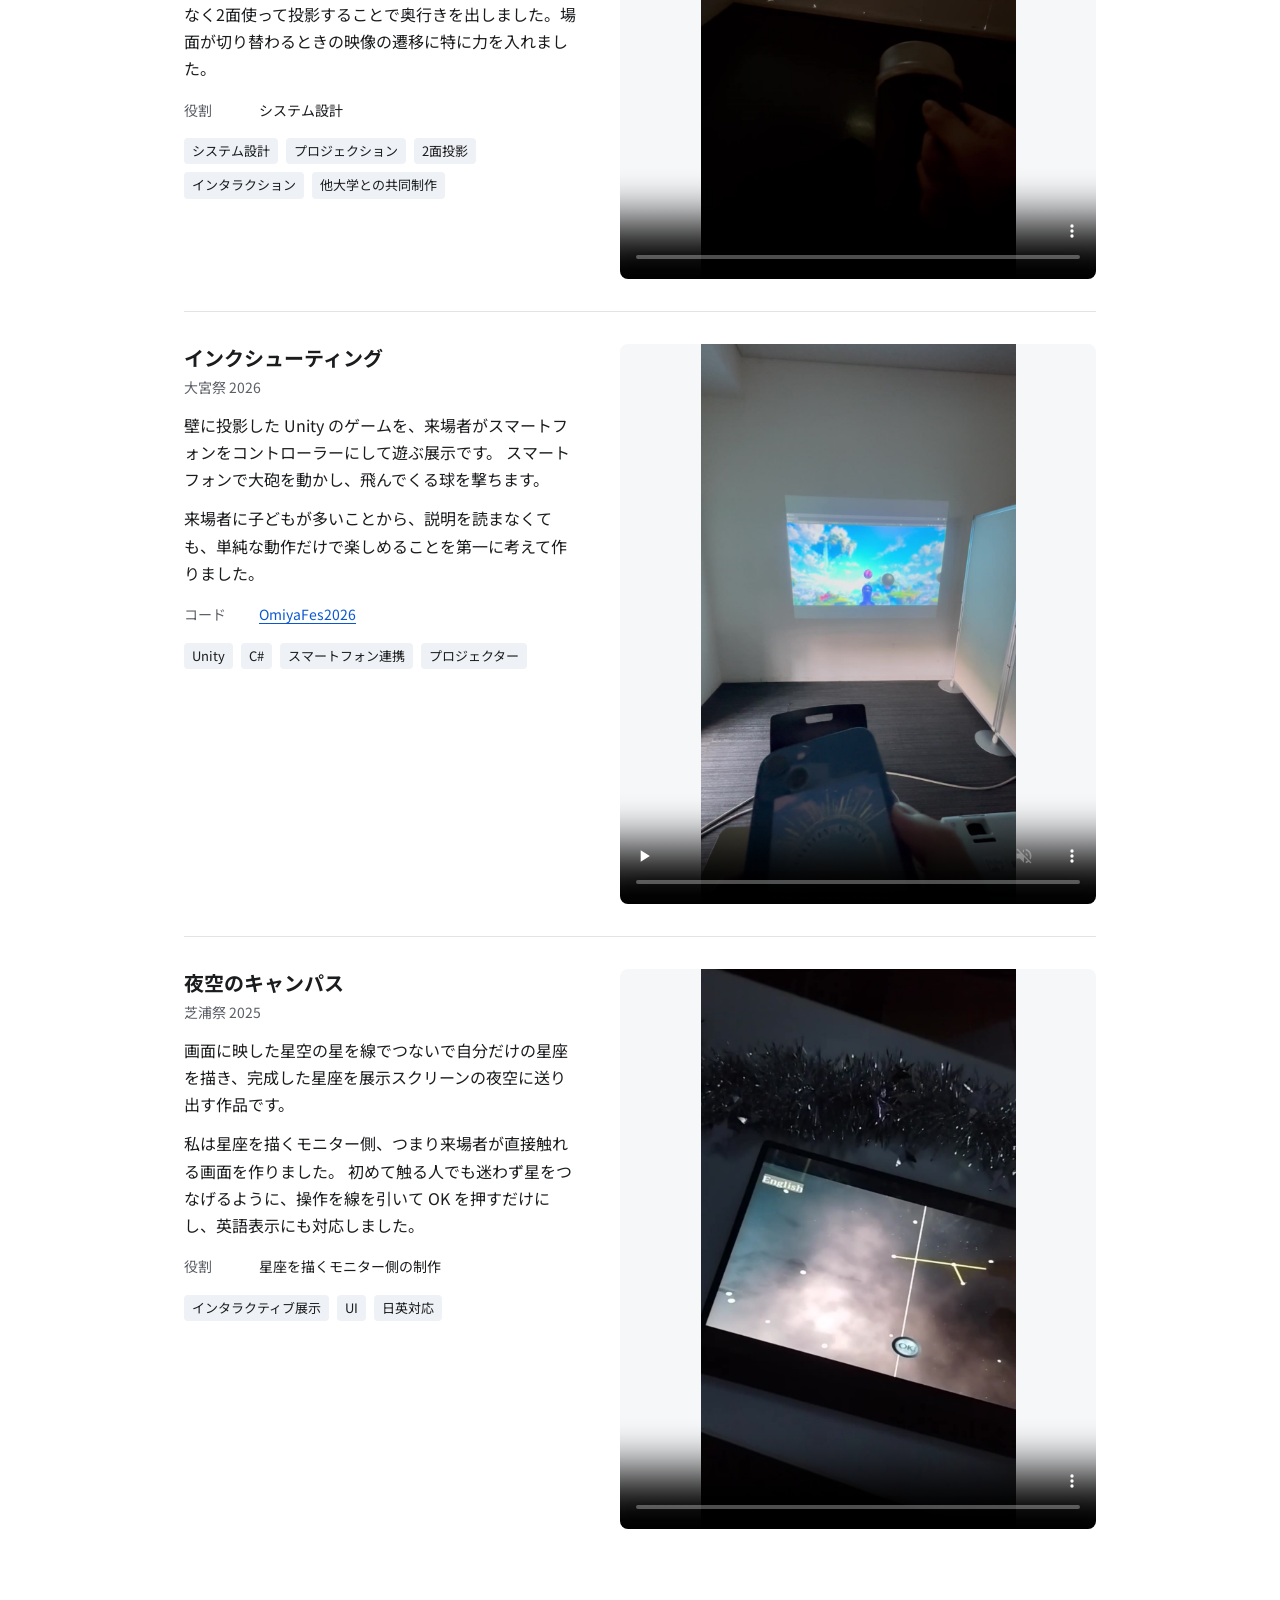
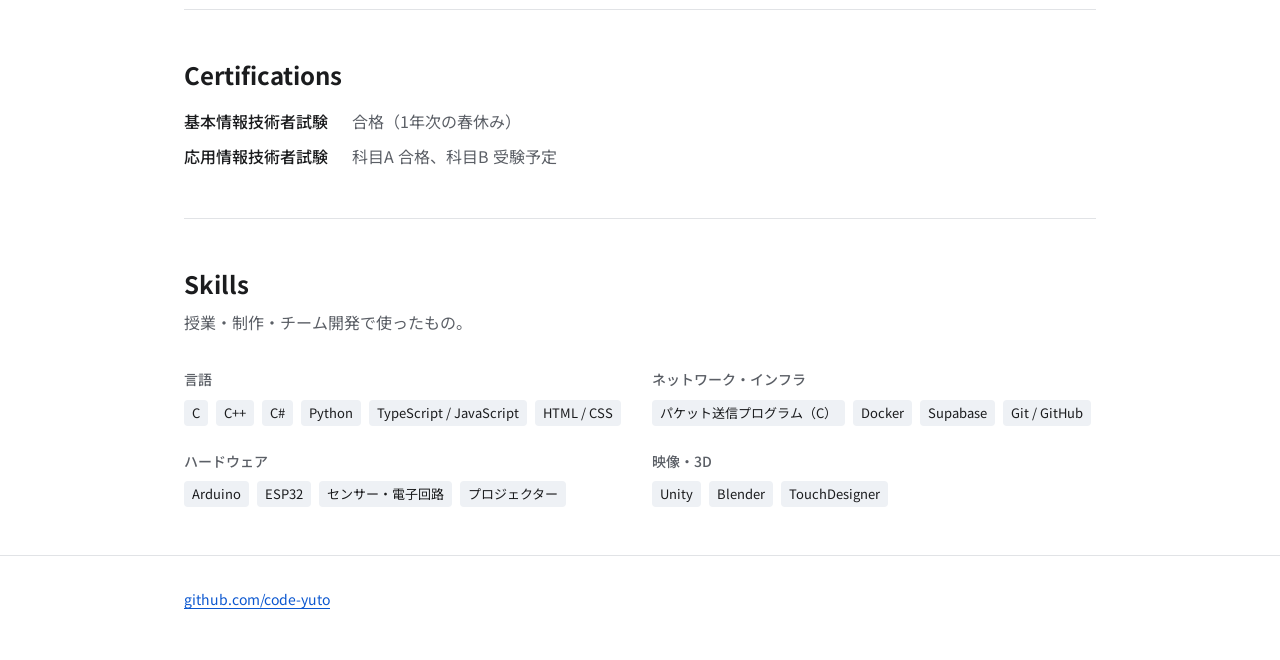
==== commit fdea911e: "Merge pull request #6 from code-yuto/feature/4-english 英語版のページを追加" ====
--- a/index.html
+++ b/index.html
@@ -5,6 +5,8 @@
   <meta name="viewport" content="width=device-width, initial-scale=1">
   <title>Yuto Watanabe | Portfolio</title>
   <meta name="description" content="芝浦工業大学 工学部 情報通信コース。インフラ・ネットワークエンジニア志望の学生のポートフォリオ。">
+  <link rel="alternate" hreflang="ja" href="https://code-yuto.github.io/">
+  <link rel="alternate" hreflang="en" href="https://code-yuto.github.io/en/">
   <link rel="preconnect" href="https://fonts.googleapis.com">
   <link rel="preconnect" href="https://fonts.gstatic.com" crossorigin>
   <link href="https://fonts.googleapis.com/css2?family=Noto+Sans+JP:wght@400;500;700&display=swap" rel="stylesheet">
@@ -18,6 +20,7 @@
         <a href="#projects">Projects</a>
         <a href="#certifications">Certifications</a>
         <a href="#skills">Skills</a>
+        <a href="en/" hreflang="en" lang="en">English</a>
       </nav>
     </div>
   </header>
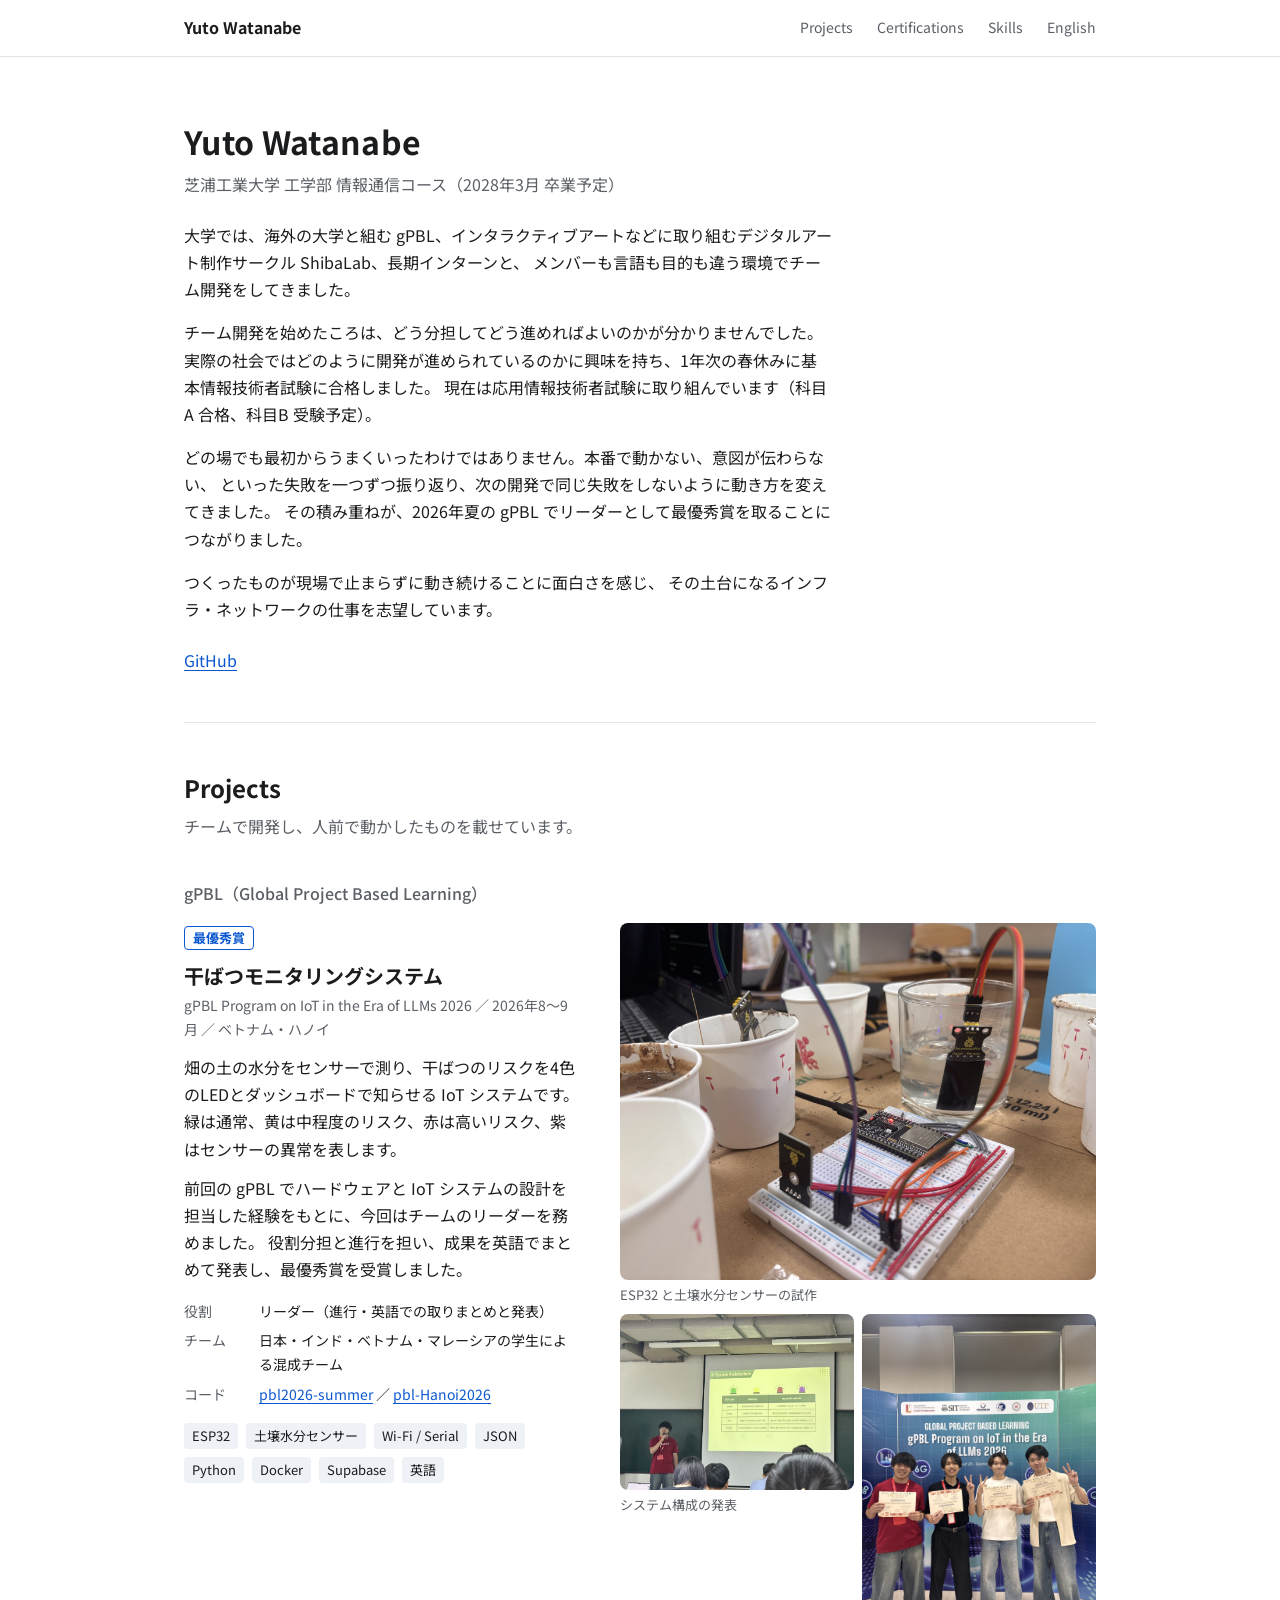
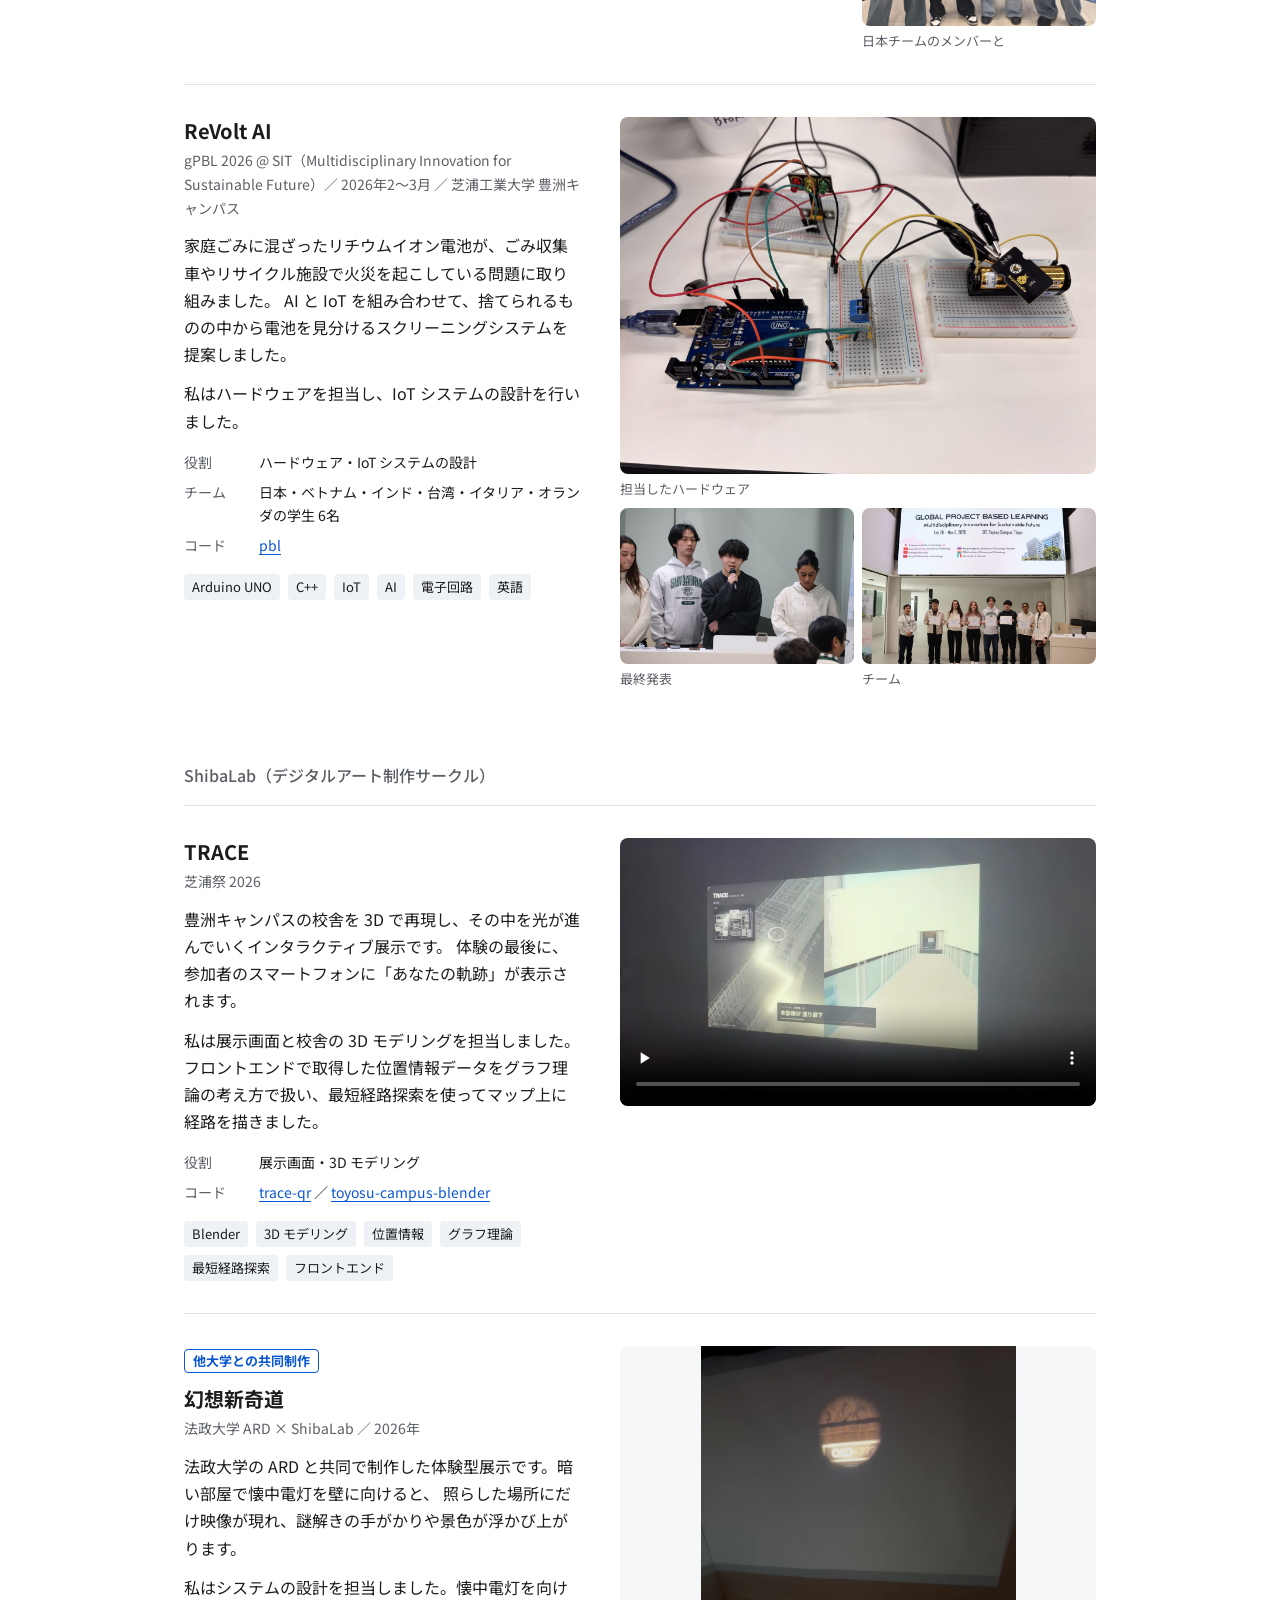
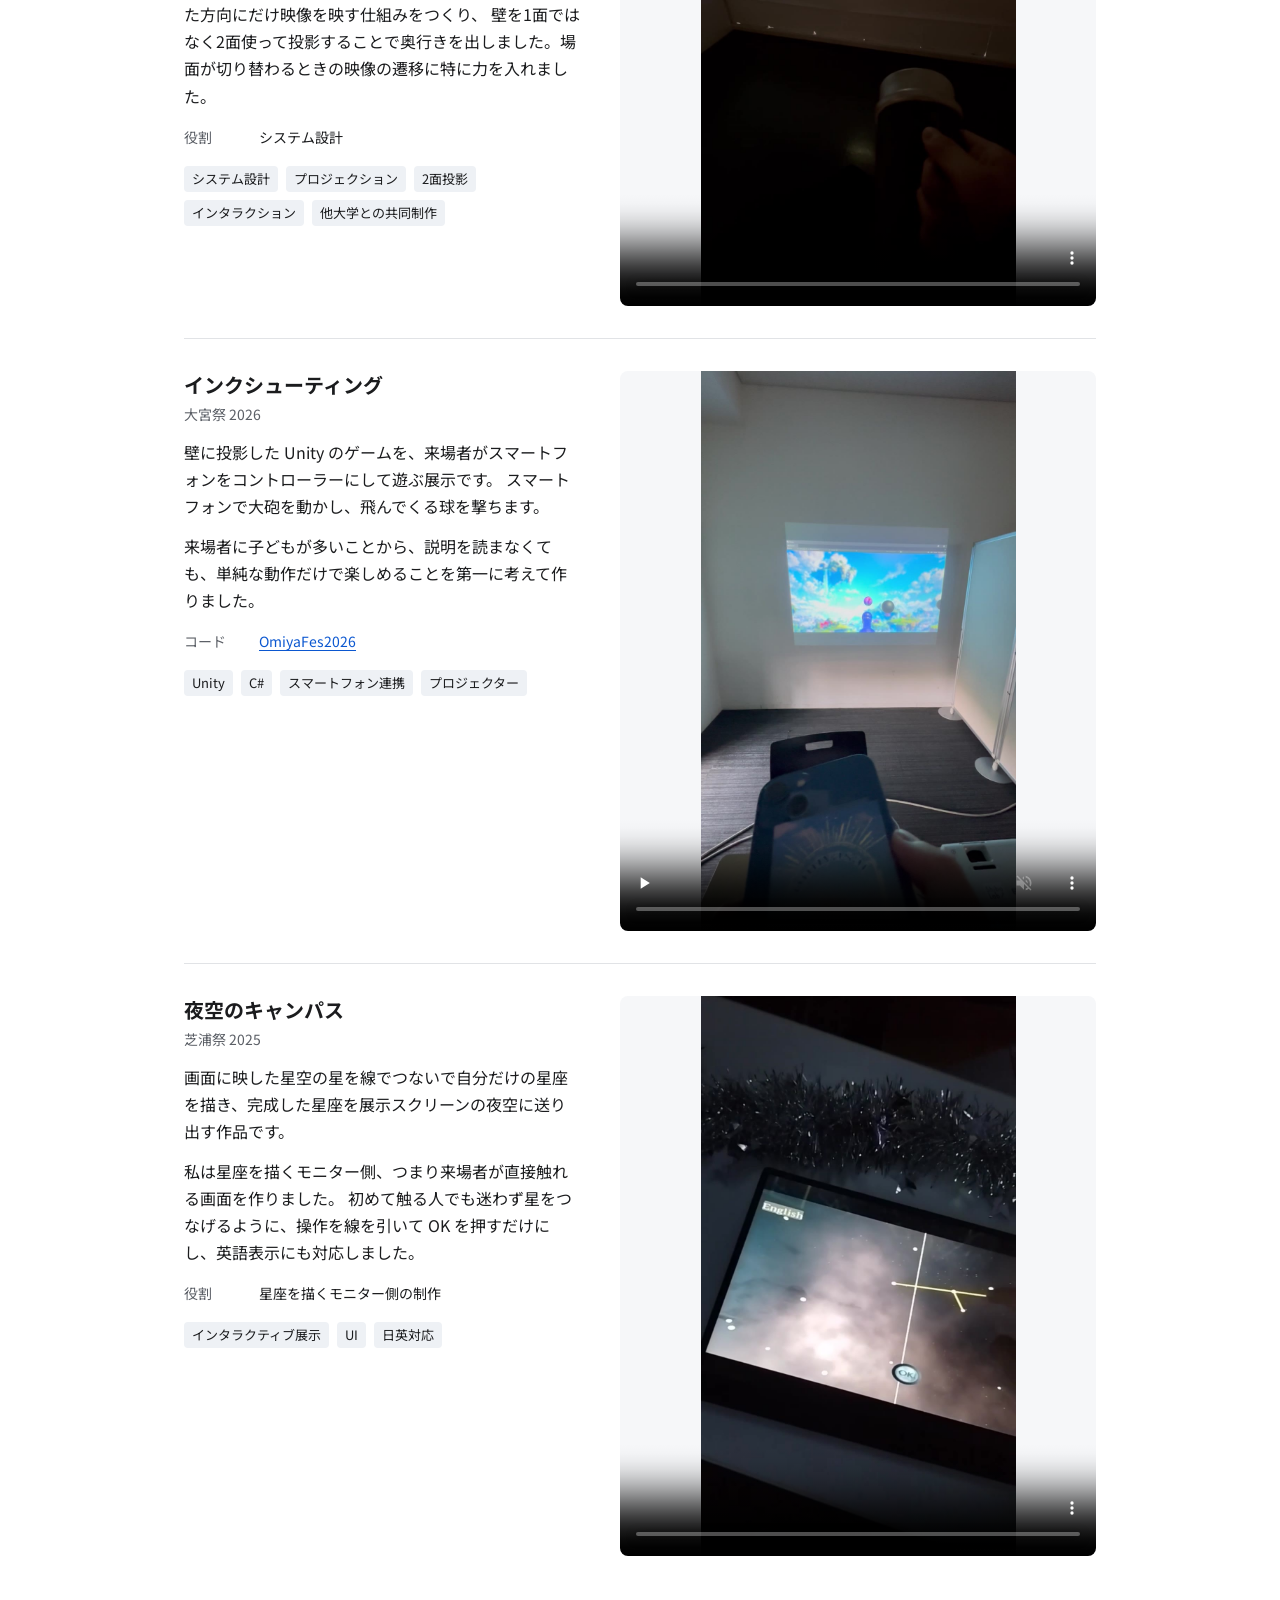
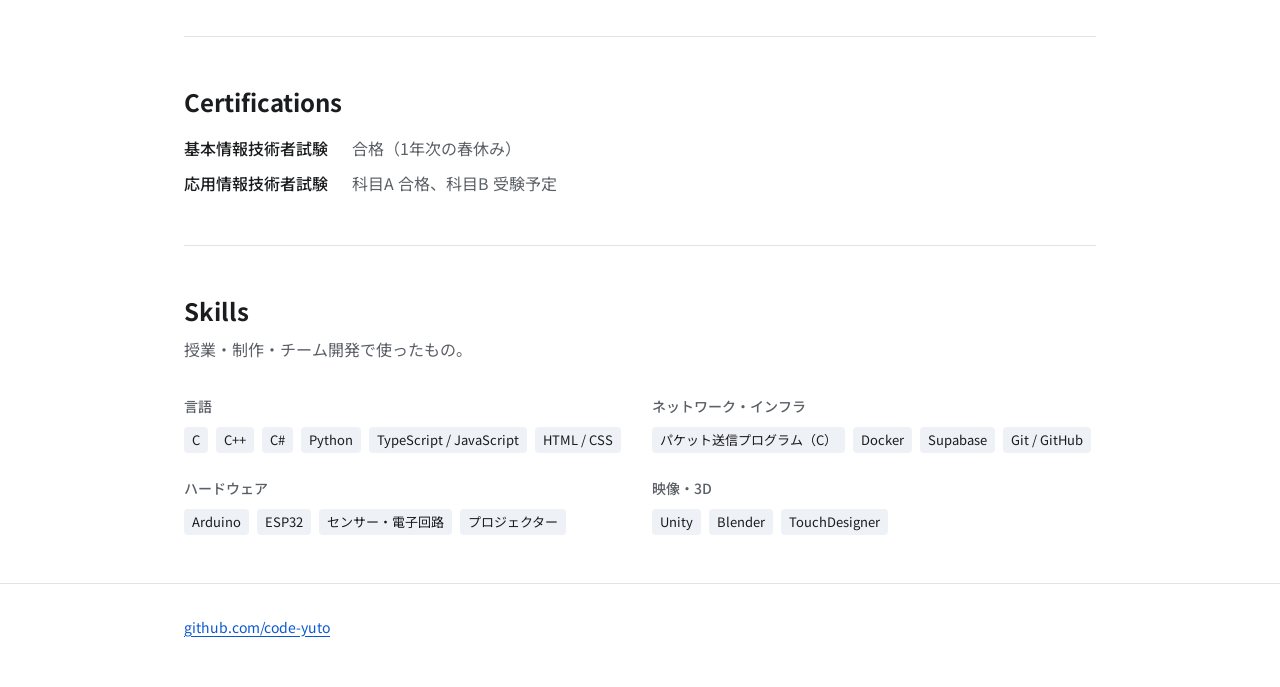
==== commit 79b0f49b: "fix: ShibaLab の紹介と gPBL 2026 の写真の説明を直す" ====
--- a/index.html
+++ b/index.html
@@ -30,7 +30,7 @@
       <h1>Yuto Watanabe</h1>
       <p class="affiliation">芝浦工業大学 工学部 情報通信コース（2028年3月 卒業予定）</p>
       <p>
-        大学では、海外の大学と組む gPBL、学内の制作チーム ShibaLab、長期インターンと、
+        大学では、海外の大学と組む gPBL、インタラクティブアートなどに取り組むデジタルアート制作サークル ShibaLab、長期インターンと、
         メンバーも言語も目的も違う環境でチーム開発をしてきました。
       </p>
       <p>
@@ -90,8 +90,8 @@
             <figcaption>システム構成の発表</figcaption>
           </figure>
           <figure>
-            <img src="assets/img/pbl26-award.jpg" alt="修了証を持つチームメンバー" loading="lazy" width="1200" height="1600">
-            <figcaption>表彰後</figcaption>
+            <img src="assets/img/pbl26-award.jpg" alt="修了証を持つ日本チームのメンバー" loading="lazy" width="1200" height="1600">
+            <figcaption>日本チームのメンバーと</figcaption>
           </figure>
         </div>
       </article>
@@ -132,7 +132,7 @@
         </div>
       </article>
 
-      <h3>ShibaLab（学内外の展示）</h3>
+      <h3>ShibaLab（デジタルアート制作サークル）</h3>
 
       <article class="project">
         <div>
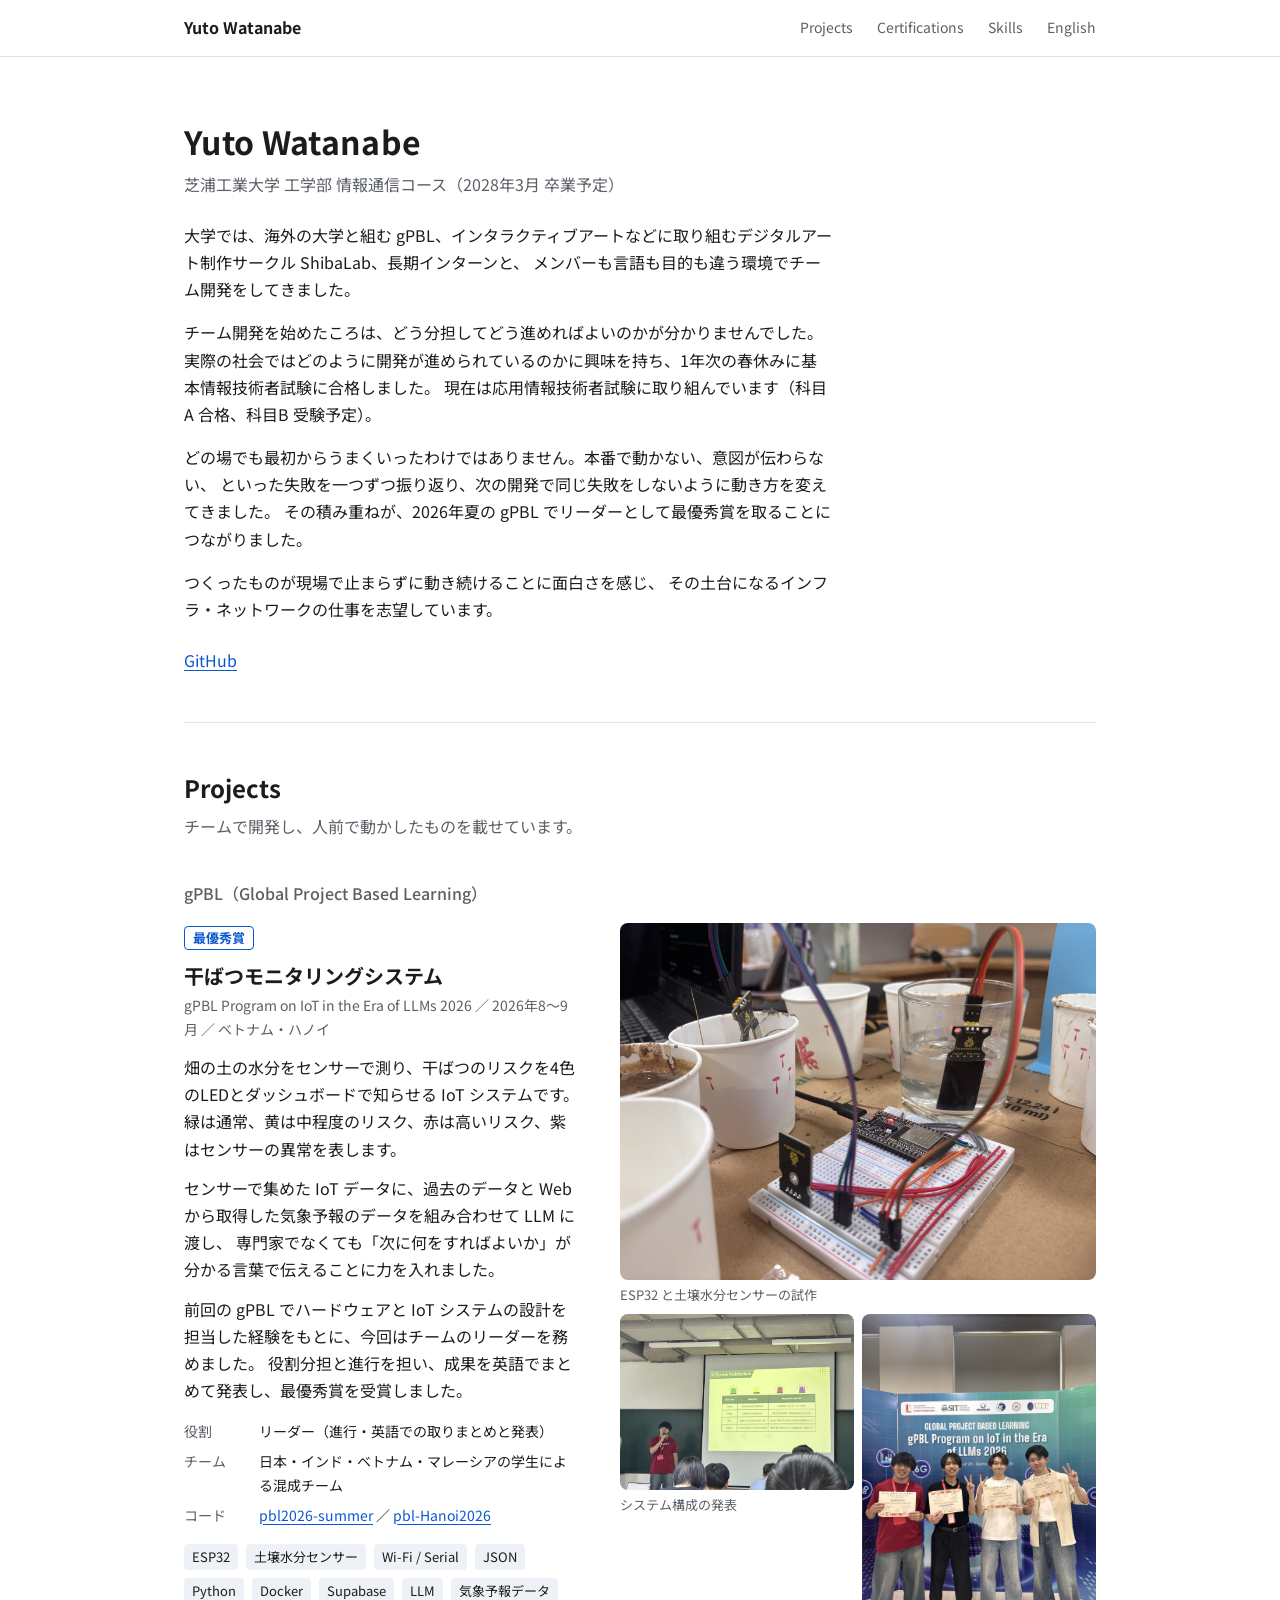
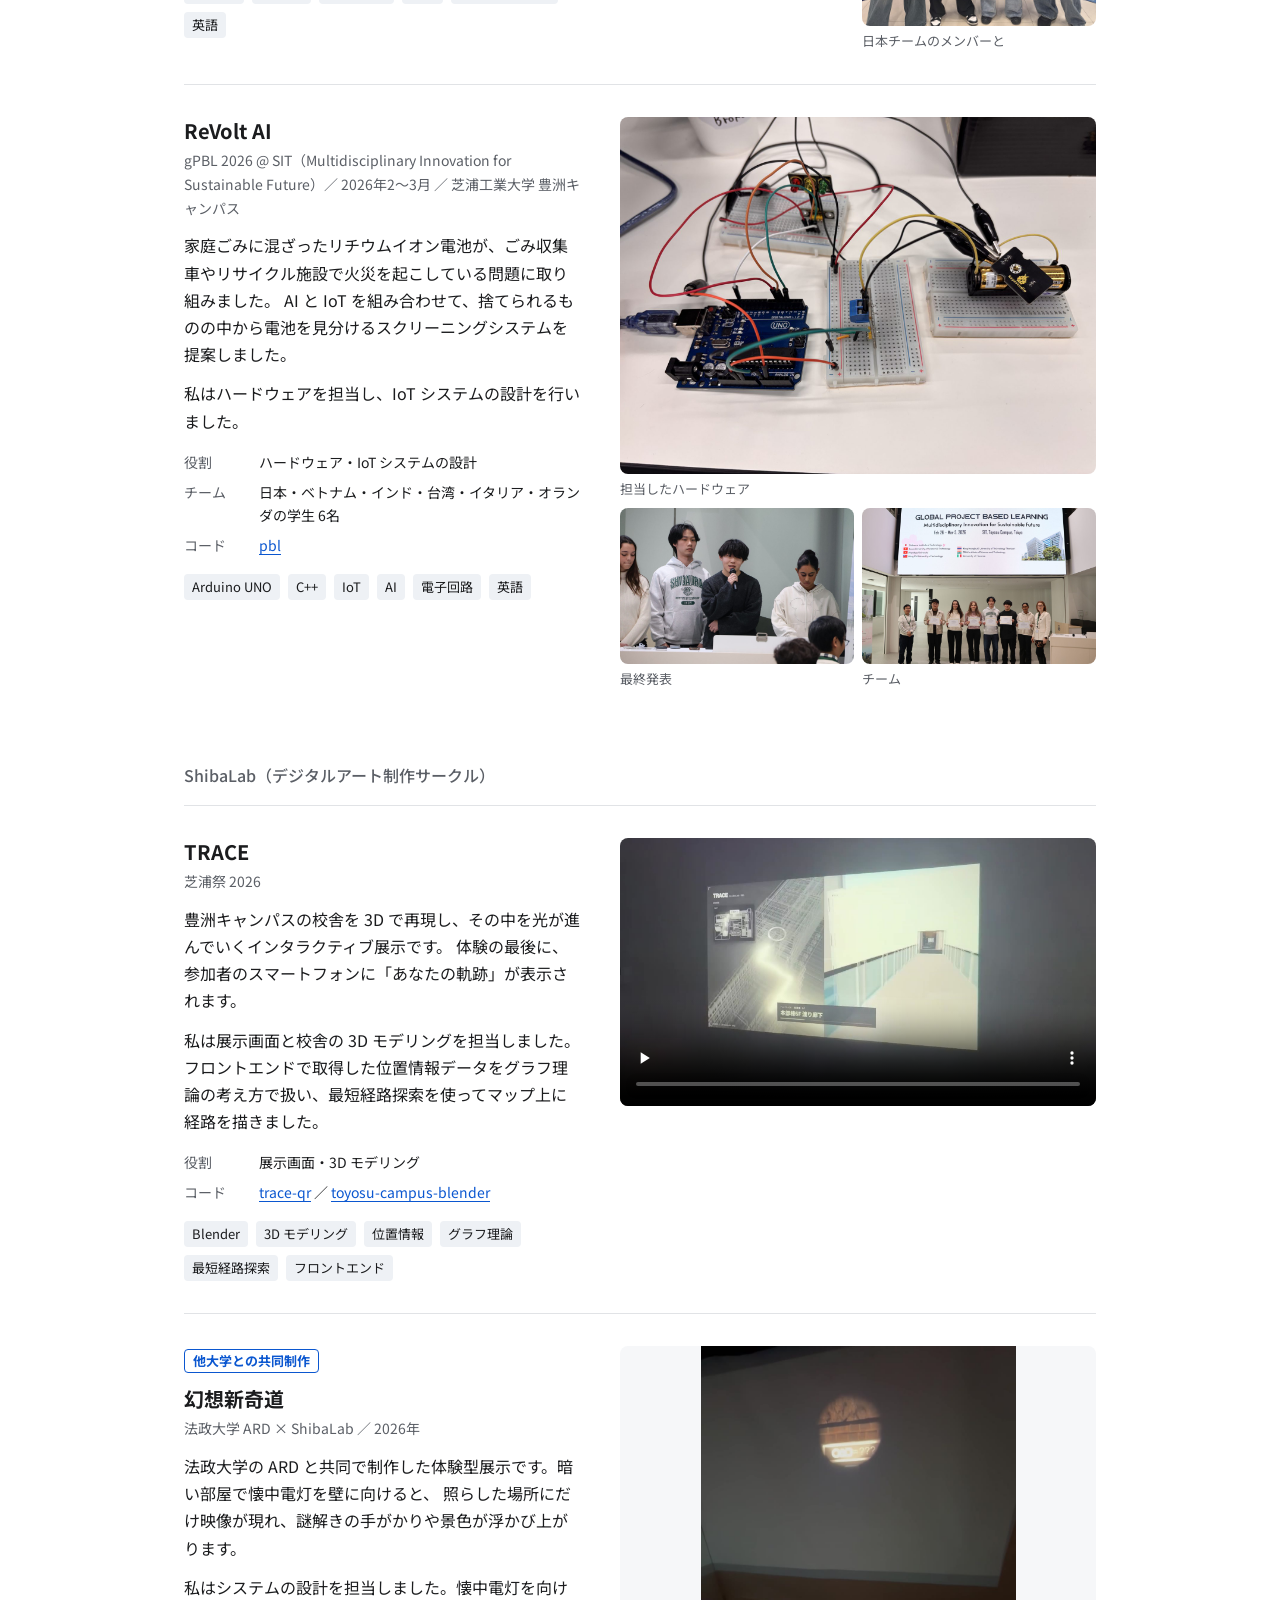
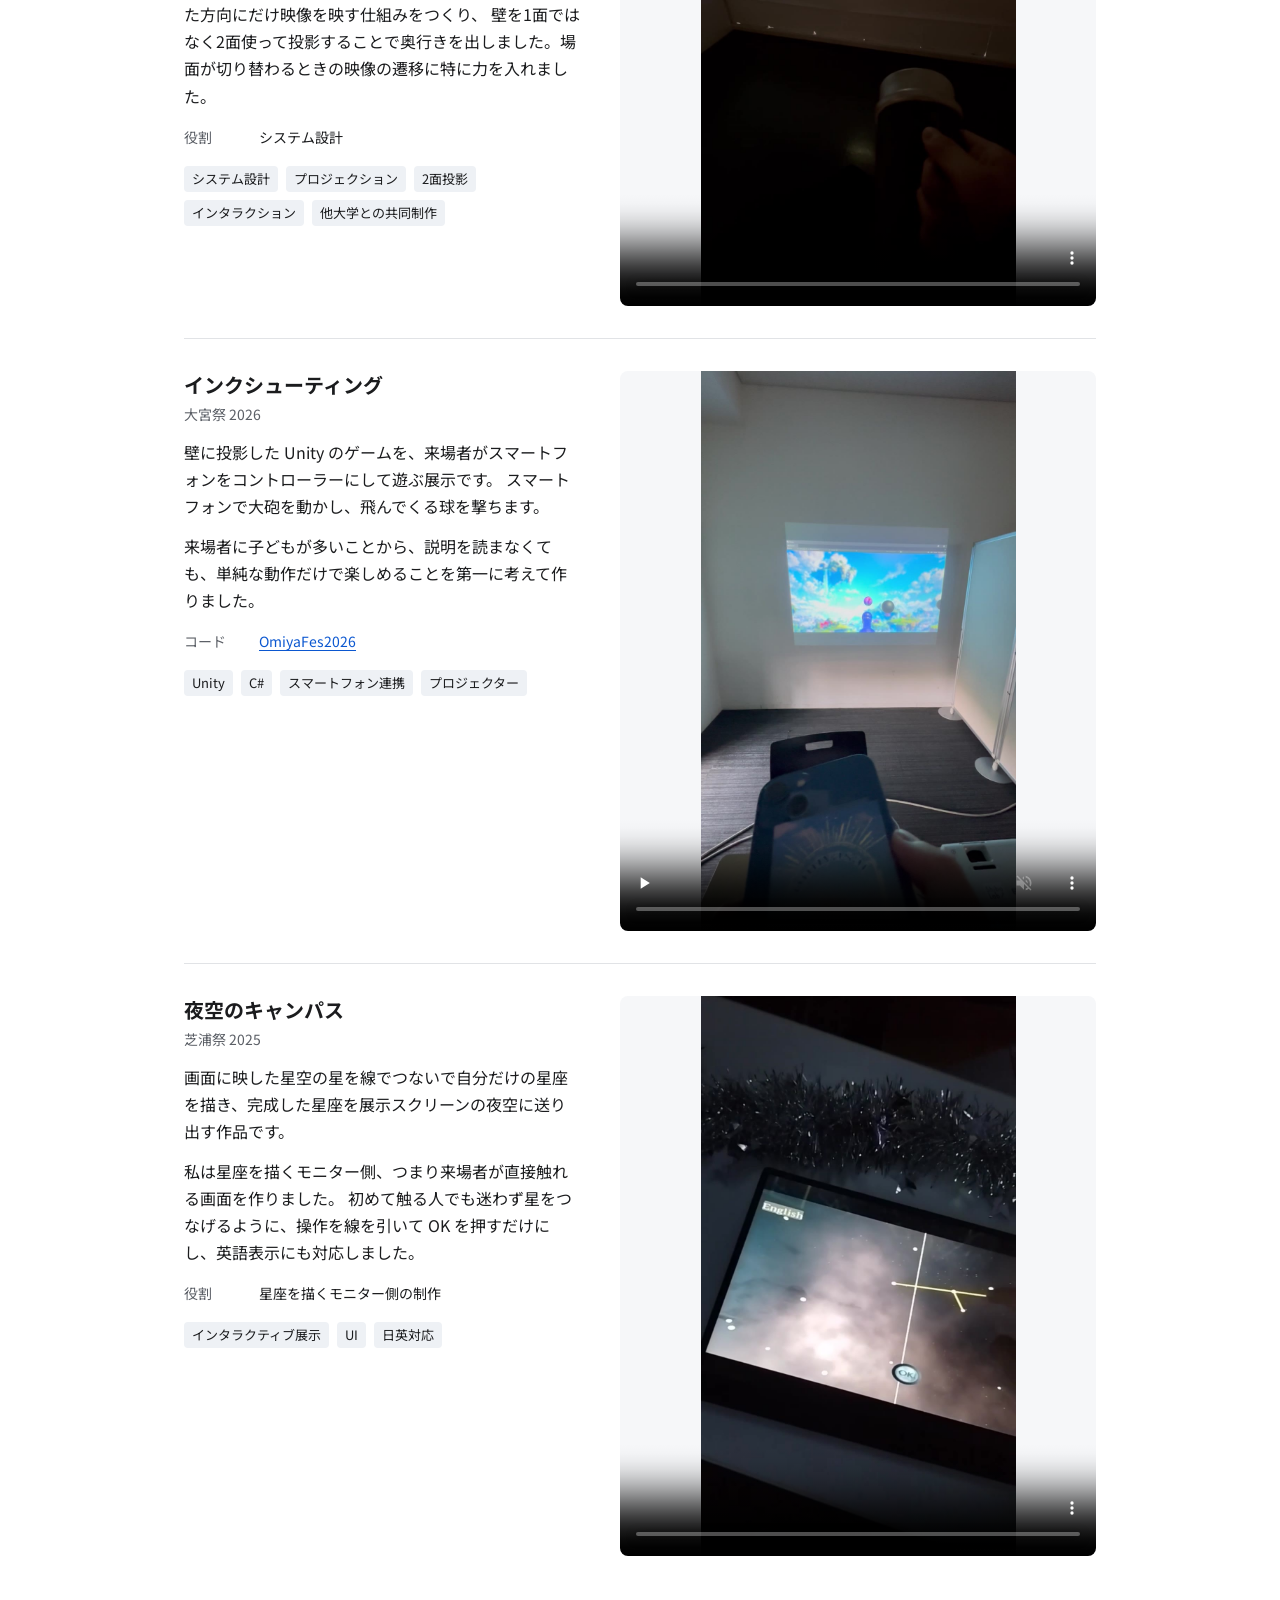
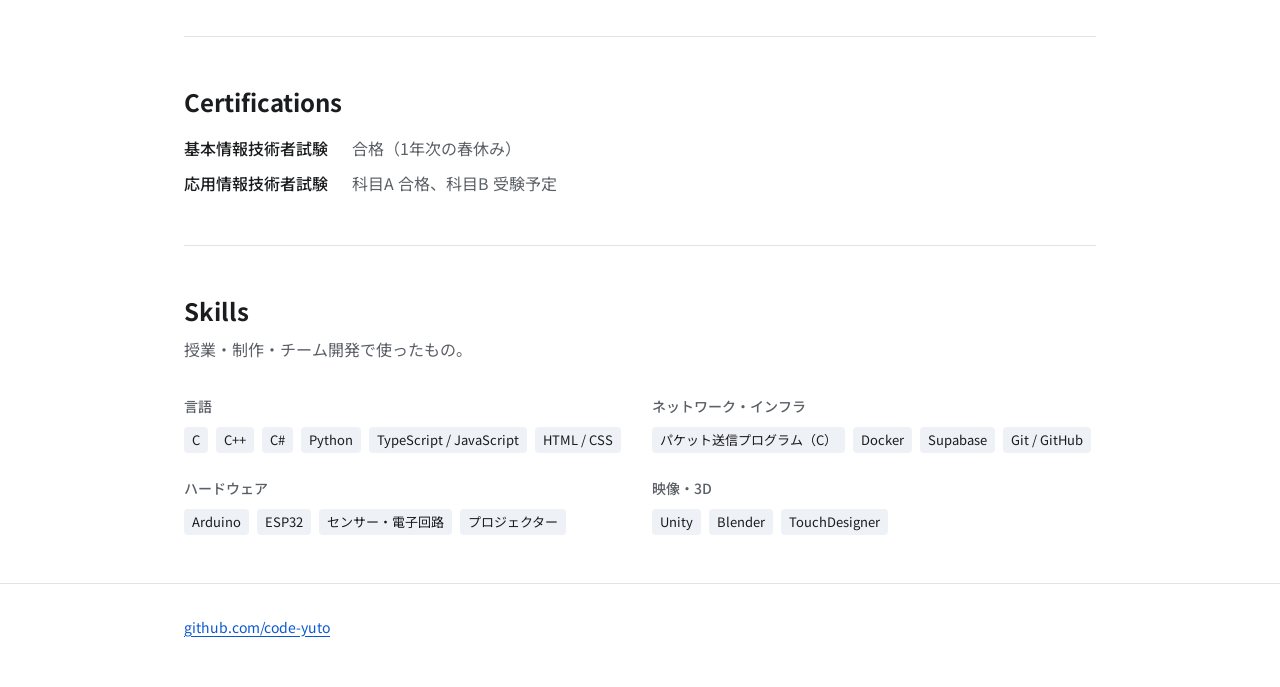
==== commit dc498bed: "feat: gPBL 2026 の説明に LLM と気象予報データの活用を追加" ====
--- a/index.html
+++ b/index.html
@@ -68,6 +68,10 @@
             緑は通常、黄は中程度のリスク、赤は高いリスク、紫はセンサーの異常を表します。
           </p>
           <p>
+            センサーで集めた IoT データに、過去のデータと Web から取得した気象予報のデータを組み合わせて LLM に渡し、
+            専門家でなくても「次に何をすればよいか」が分かる言葉で伝えることに力を入れました。
+          </p>
+          <p>
             前回の gPBL でハードウェアと IoT システムの設計を担当した経験をもとに、今回はチームのリーダーを務めました。
             役割分担と進行を担い、成果を英語でまとめて発表し、最優秀賞を受賞しました。
           </p>
@@ -77,7 +81,7 @@
             <dt>コード</dt><dd><a href="https://github.com/code-yuto/pbl2026-summer">pbl2026-summer</a> ／ <a href="https://github.com/code-yuto/pbl-Hanoi2026">pbl-Hanoi2026</a></dd>
           </dl>
           <ul class="tags">
-            <li>ESP32</li><li>土壌水分センサー</li><li>Wi-Fi / Serial</li><li>JSON</li><li>Python</li><li>Docker</li><li>Supabase</li><li>英語</li>
+            <li>ESP32</li><li>土壌水分センサー</li><li>Wi-Fi / Serial</li><li>JSON</li><li>Python</li><li>Docker</li><li>Supabase</li><li>LLM</li><li>気象予報データ</li><li>英語</li>
           </ul>
         </div>
         <div class="media two">
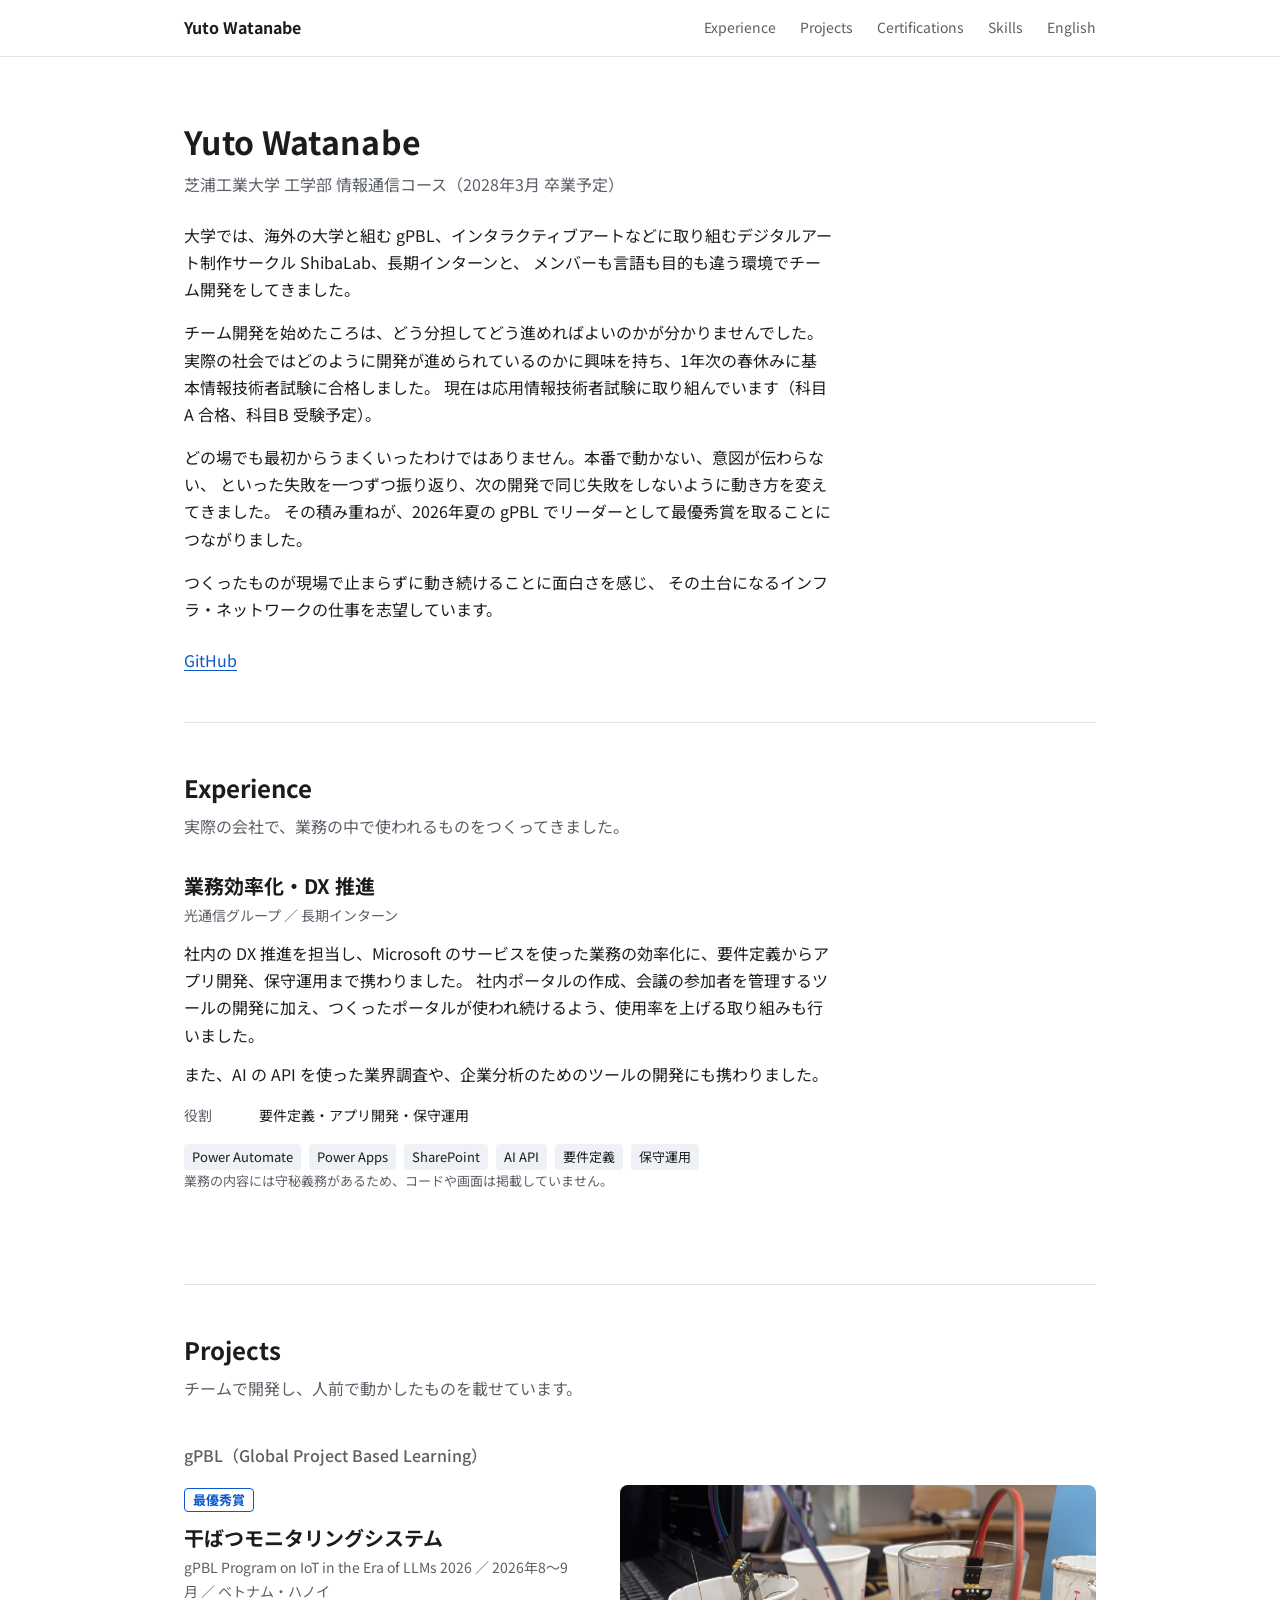
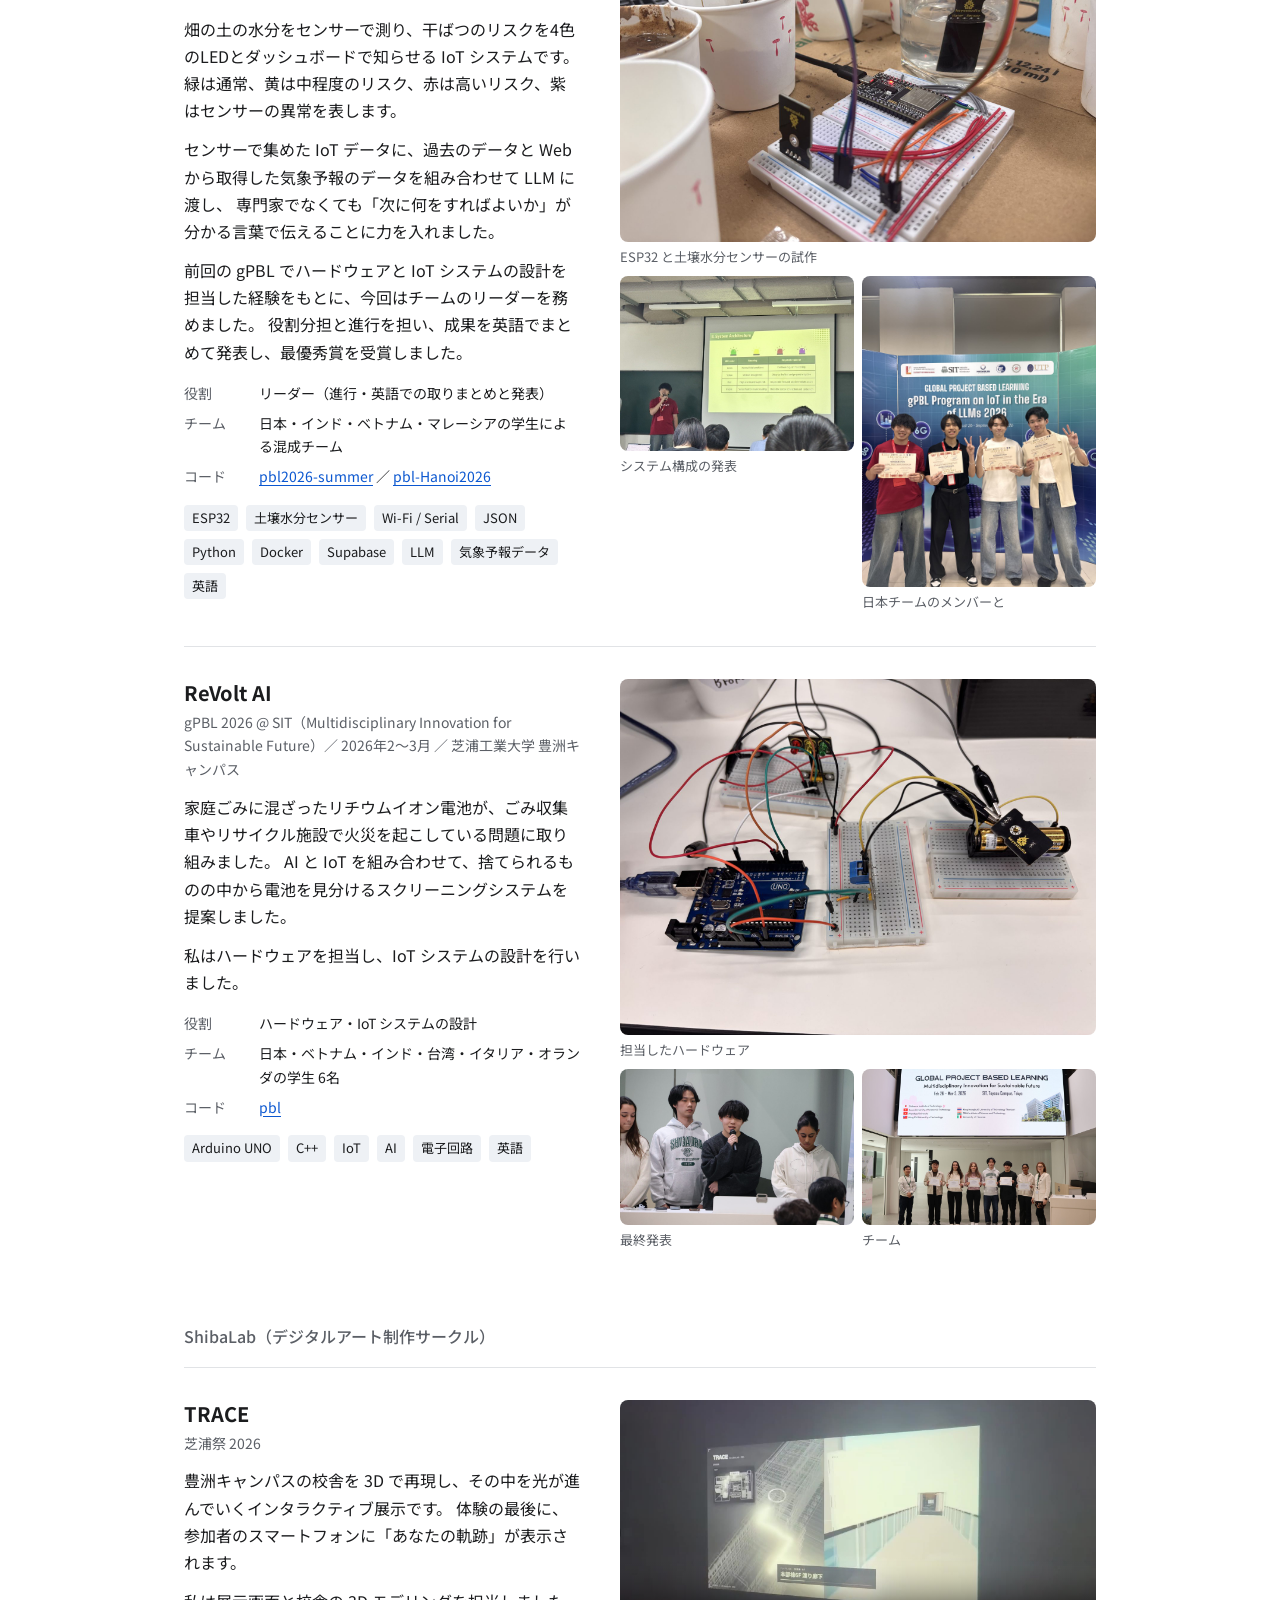
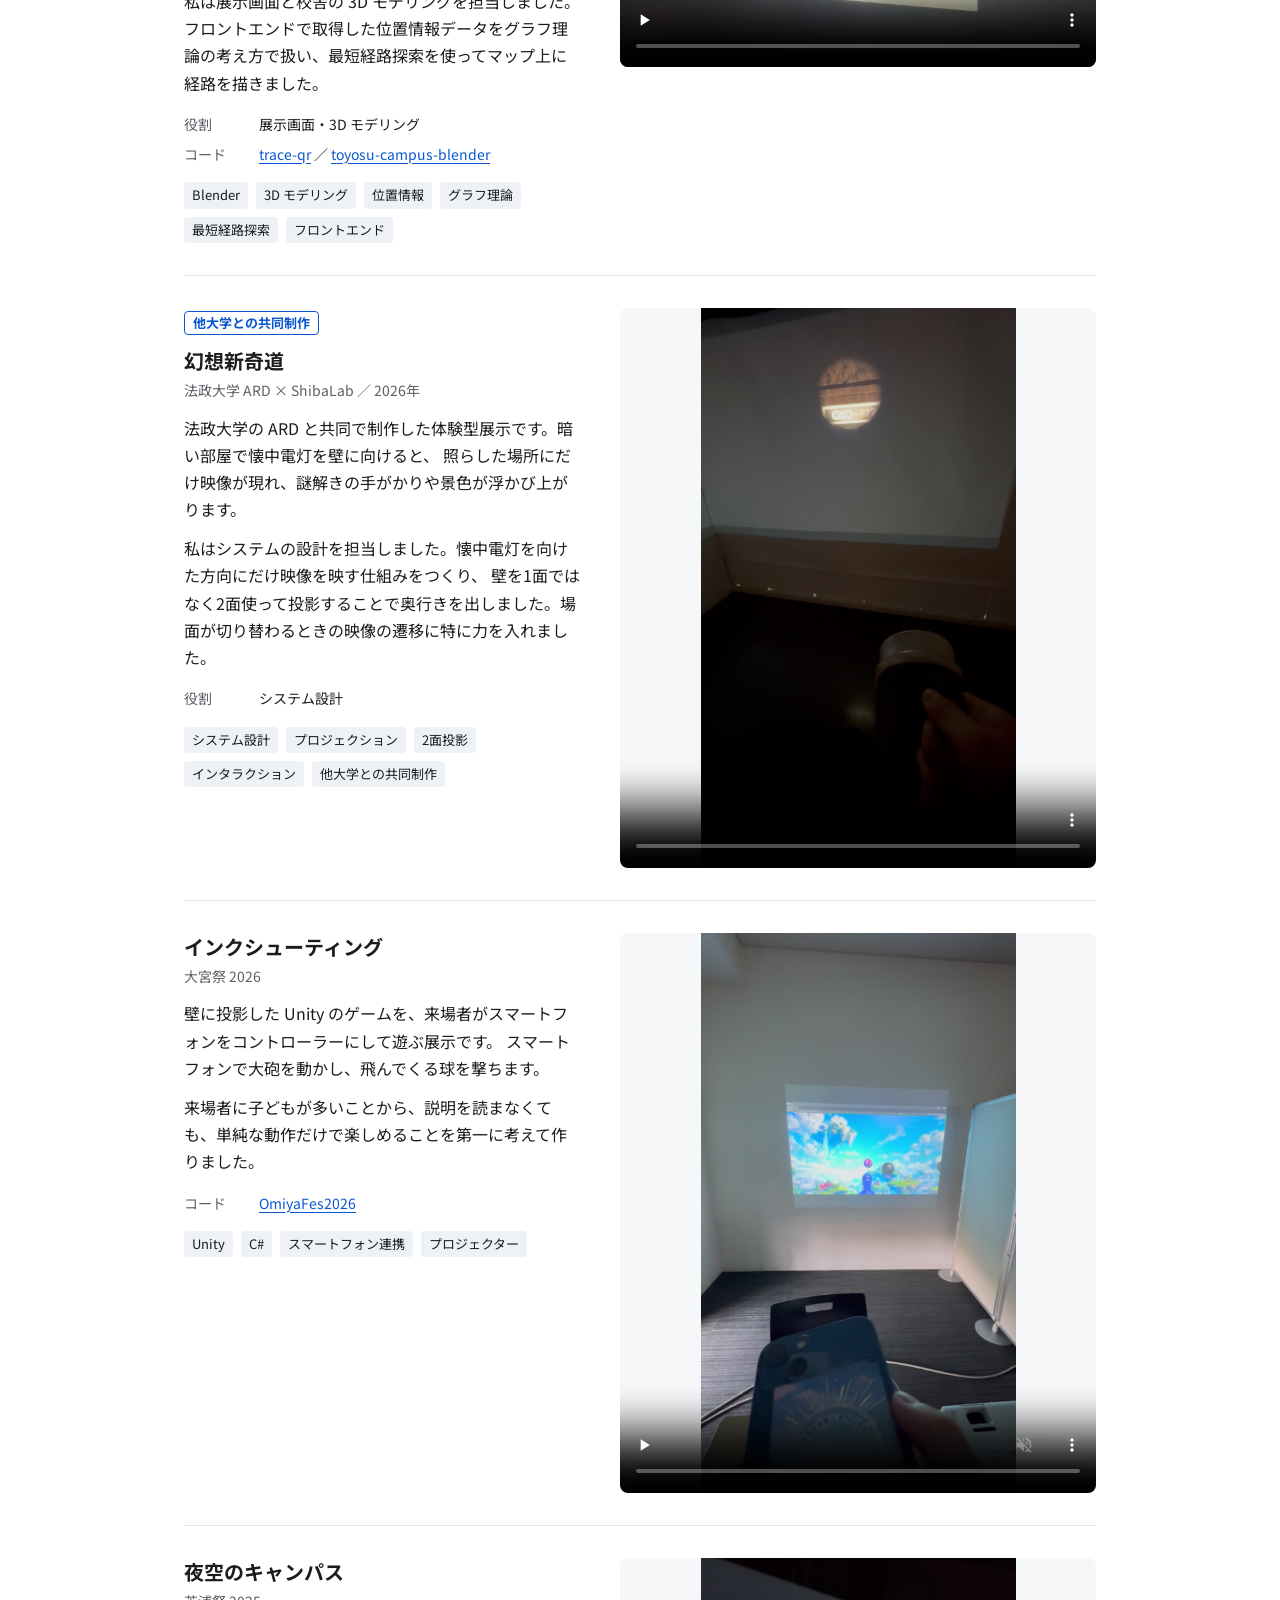
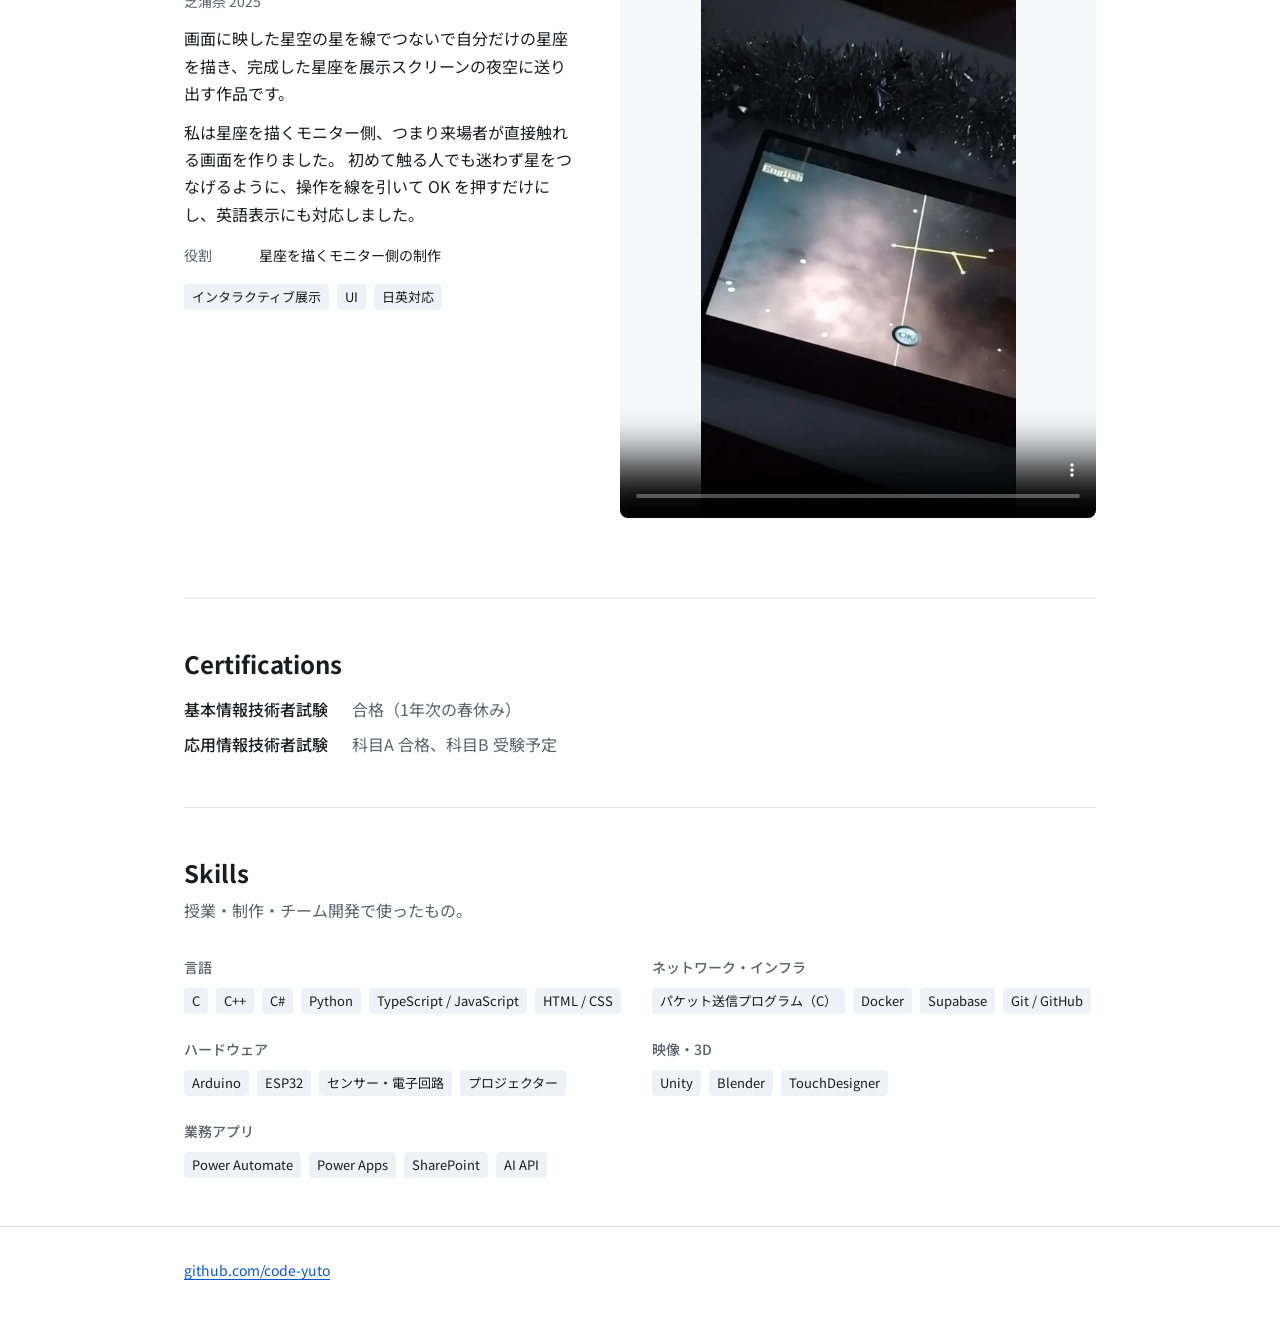
==== commit bd40a451: "feat: 長期インターンの経験（Experience）を追加" ====
--- a/index.html
+++ b/index.html
@@ -17,6 +17,7 @@
     <div class="wrap">
       <a class="name" href="#top">Yuto Watanabe</a>
       <nav aria-label="ページ内">
+        <a href="#experience">Experience</a>
         <a href="#projects">Projects</a>
         <a href="#certifications">Certifications</a>
         <a href="#skills">Skills</a>
@@ -52,6 +53,32 @@
       </div>
     </div>
 
+    <section id="experience" aria-labelledby="experience-title">
+      <h2 id="experience-title">Experience</h2>
+      <p class="section-lead">実際の会社で、業務の中で使われるものをつくってきました。</p>
+
+      <article class="project solo">
+        <div>
+          <h4>業務効率化・DX 推進</h4>
+          <p class="meta">光通信グループ ／ 長期インターン</p>
+          <p>
+            社内の DX 推進を担当し、Microsoft のサービスを使った業務の効率化に、要件定義からアプリ開発、保守運用まで携わりました。
+            社内ポータルの作成、会議の参加者を管理するツールの開発に加え、つくったポータルが使われ続けるよう、使用率を上げる取り組みも行いました。
+          </p>
+          <p>
+            また、AI の API を使った業界調査や、企業分析のためのツールの開発にも携わりました。
+          </p>
+          <dl>
+            <dt>役割</dt><dd>要件定義・アプリ開発・保守運用</dd>
+          </dl>
+          <ul class="tags">
+            <li>Power Automate</li><li>Power Apps</li><li>SharePoint</li><li>AI API</li><li>要件定義</li><li>保守運用</li>
+          </ul>
+          <p class="note">業務の内容には守秘義務があるため、コードや画面は掲載していません。</p>
+        </div>
+      </article>
+    </section>
+
     <section id="projects" aria-labelledby="projects-title">
       <h2 id="projects-title">Projects</h2>
       <p class="section-lead">チームで開発し、人前で動かしたものを載せています。</p>
@@ -263,6 +290,10 @@
           <h4>映像・3D</h4>
           <ul class="tags"><li>Unity</li><li>Blender</li><li>TouchDesigner</li></ul>
         </div>
+        <div>
+          <h4>業務アプリ</h4>
+          <ul class="tags"><li>Power Automate</li><li>Power Apps</li><li>SharePoint</li><li>AI API</li></ul>
+        </div>
       </div>
     </section>
   </main>
--- a/style.css
+++ b/style.css
@@ -95,6 +95,8 @@
   border-top: 1px solid var(--border);
 }
 .project:first-of-type { border-top: 0; padding-top: 0; }
+.project.solo { grid-template-columns: 1fr; }
+.note { color: var(--text-sub); font-size: 13px; margin-top: 16px; }
 @media (min-width: 840px) {
   .project { grid-template-columns: 5fr 6fr; gap: 40px; }
 }
@@ -162,3 +164,8 @@
   color: var(--text-sub);
   font-size: 14px;
 }
+
+@media (max-width: 640px) {
+  .site-header .wrap { height: auto; flex-wrap: wrap; gap: 4px 16px; padding-top: 12px; padding-bottom: 12px; }
+  .site-header nav { flex-wrap: wrap; gap: 4px 16px; }
+}
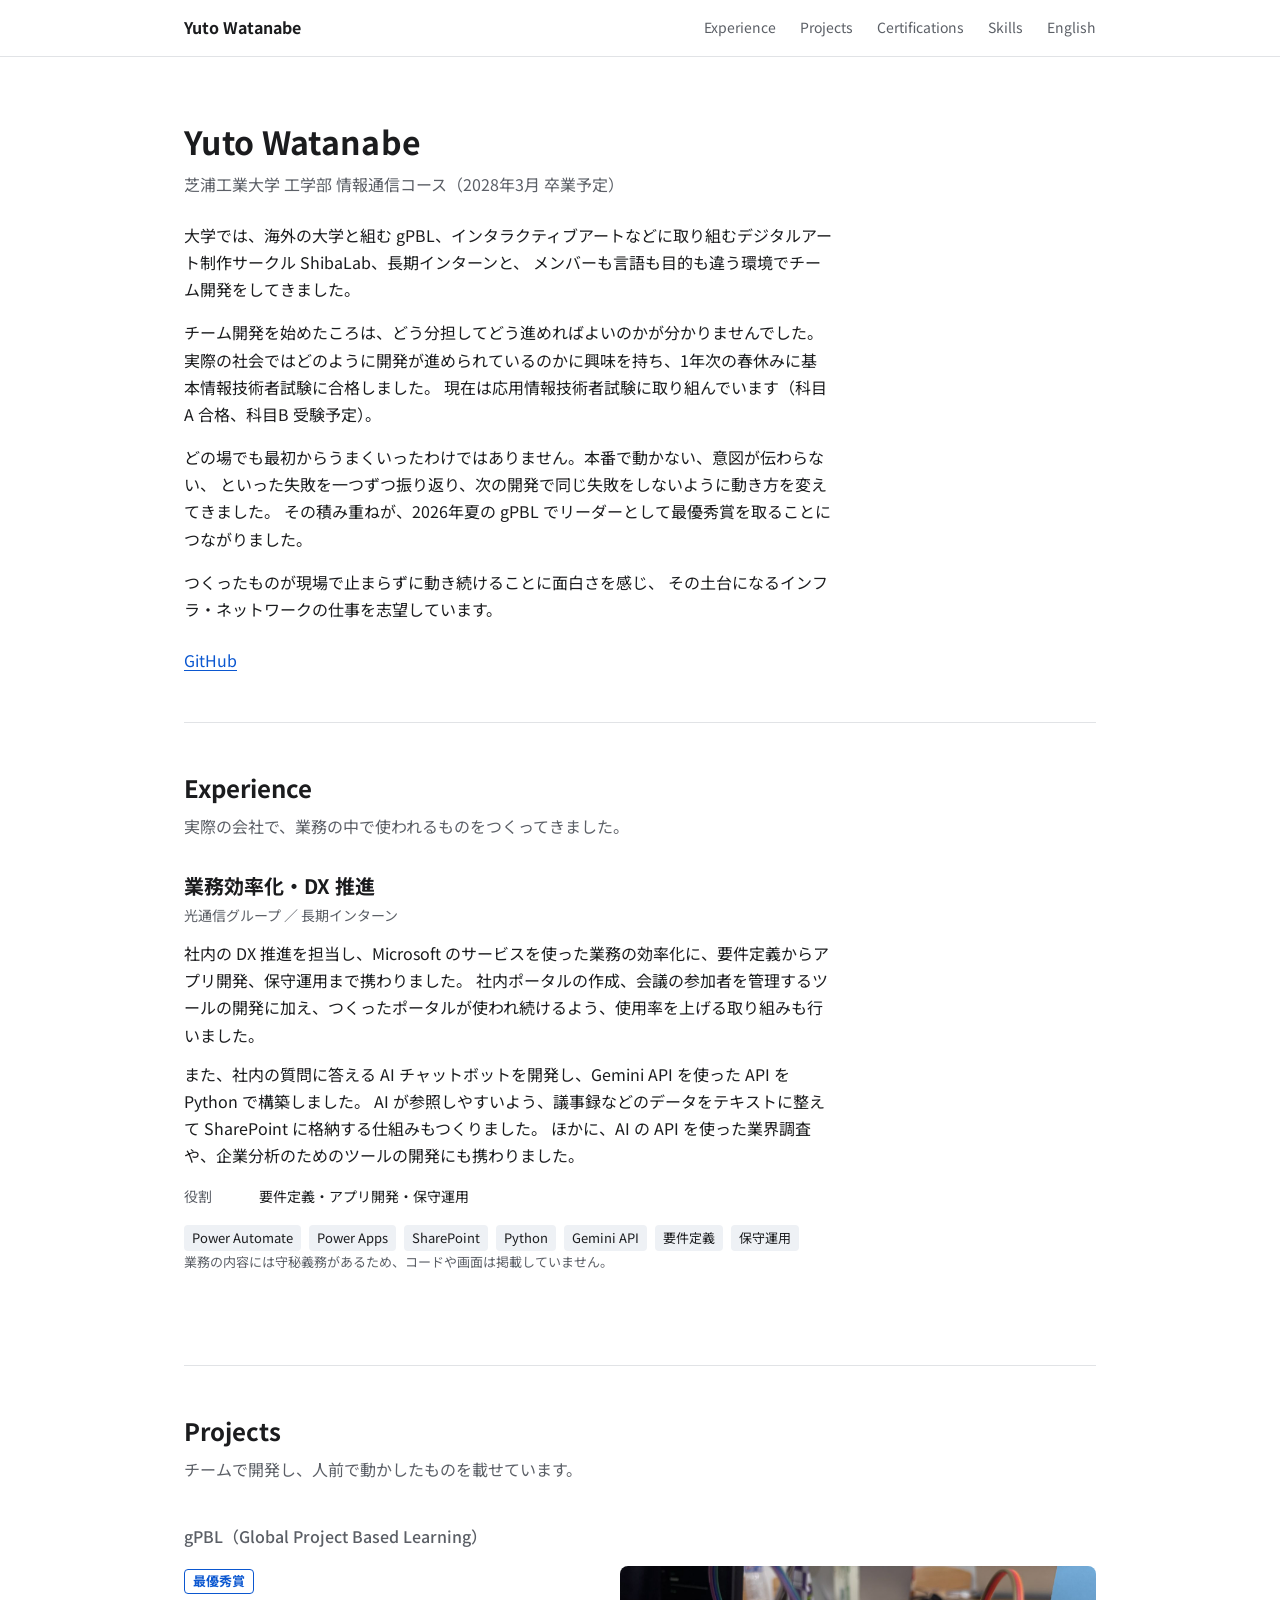
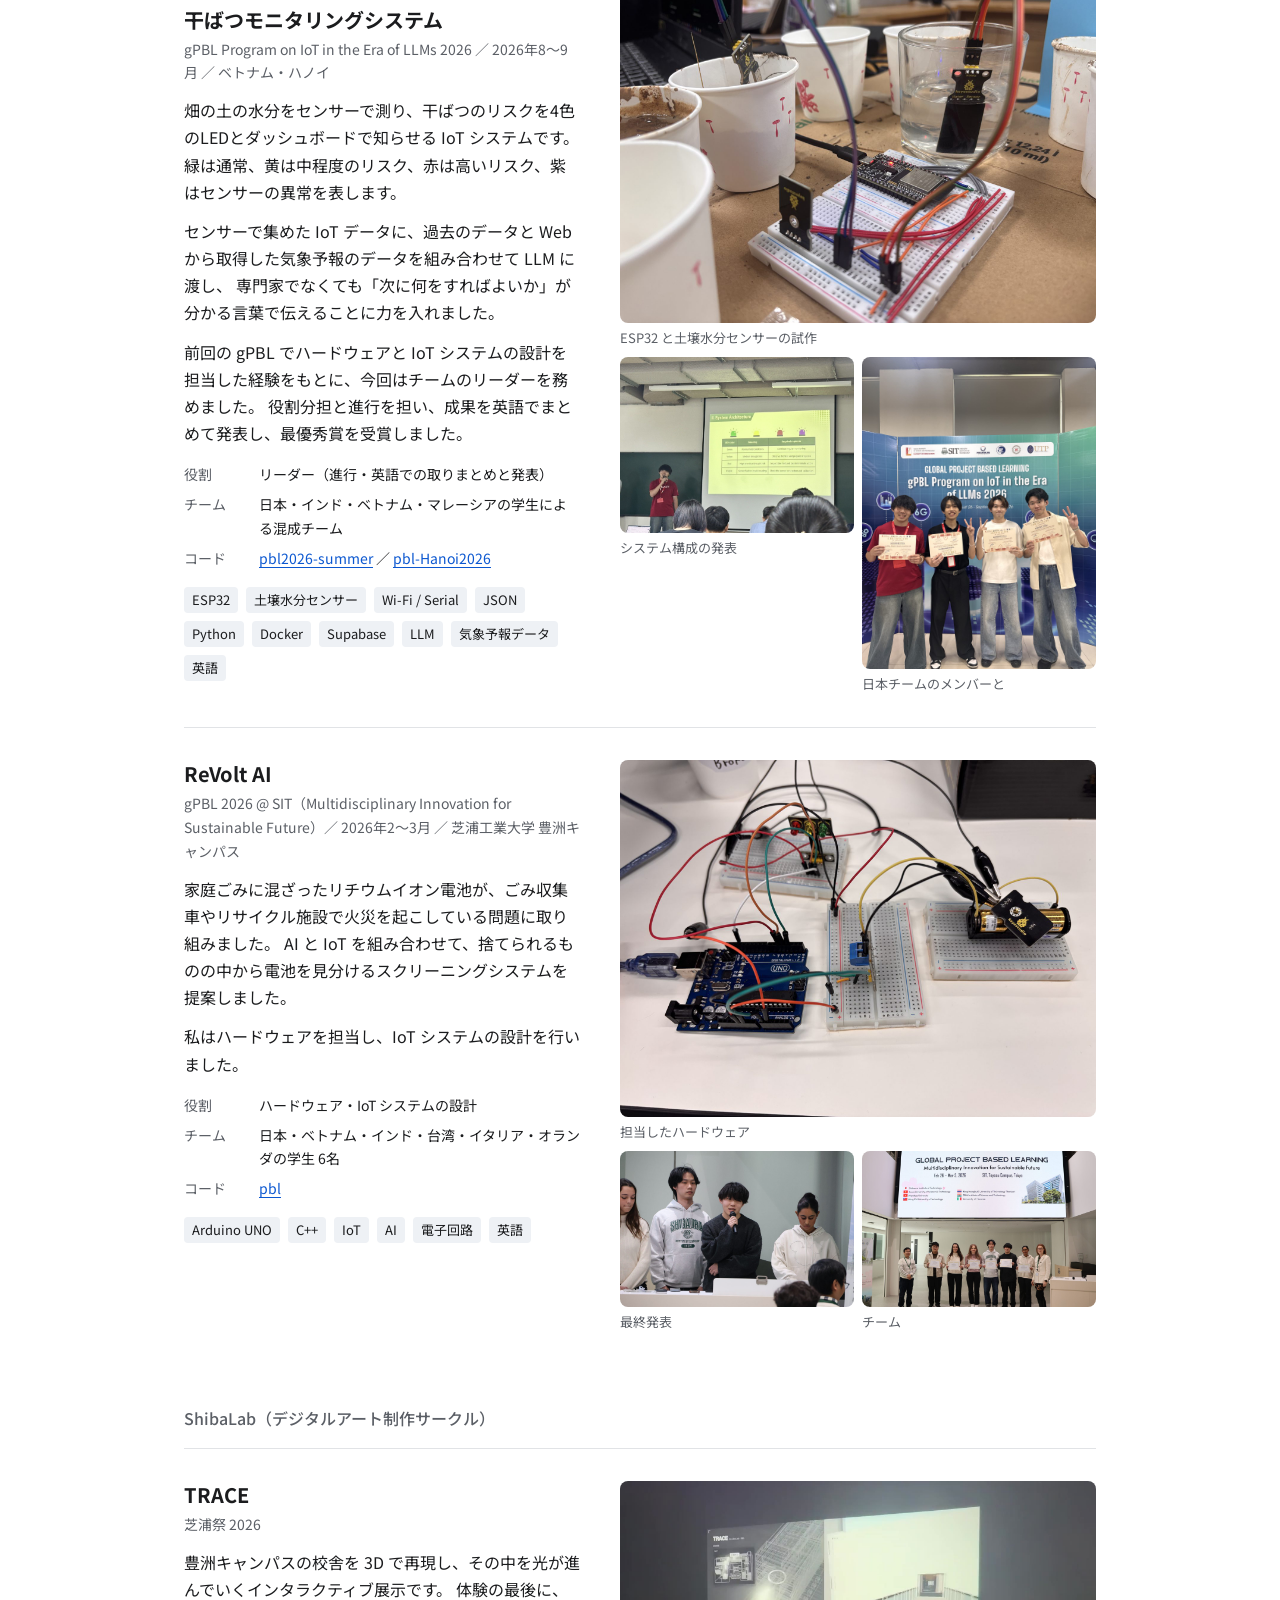
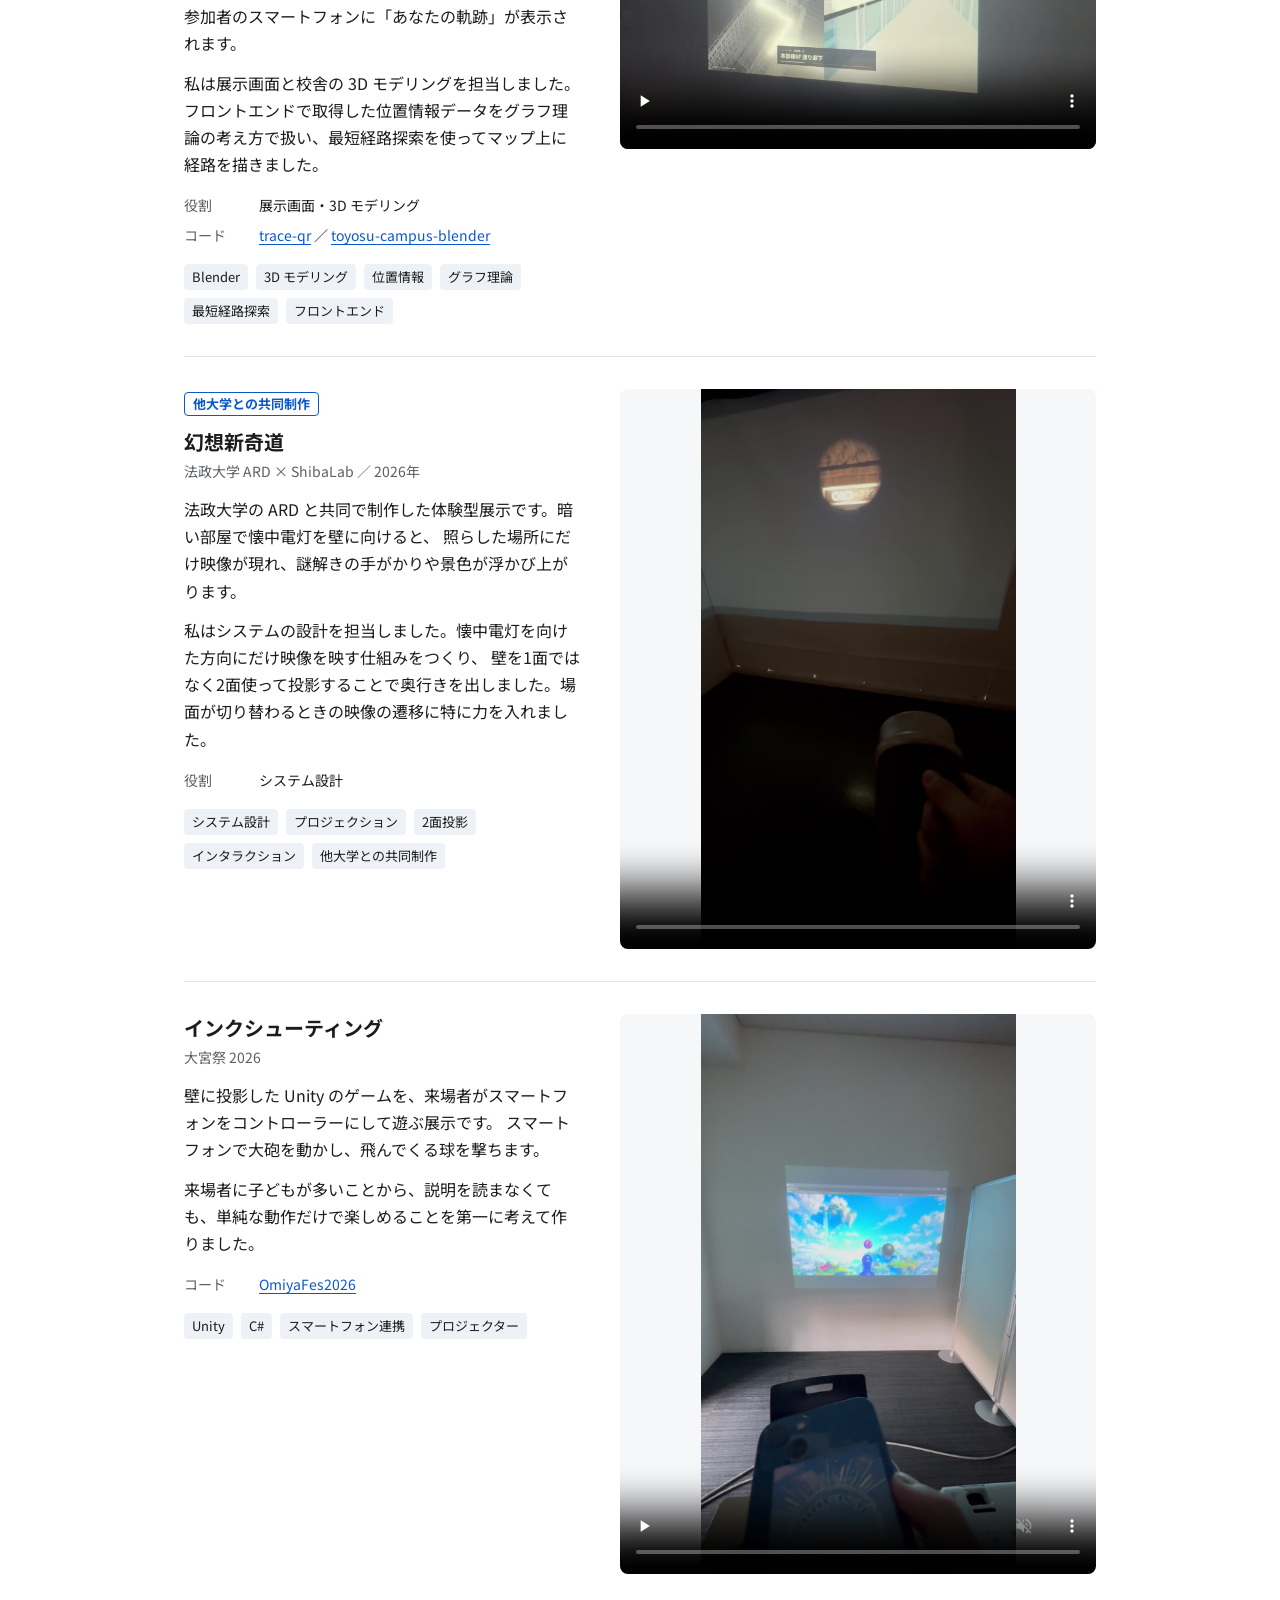
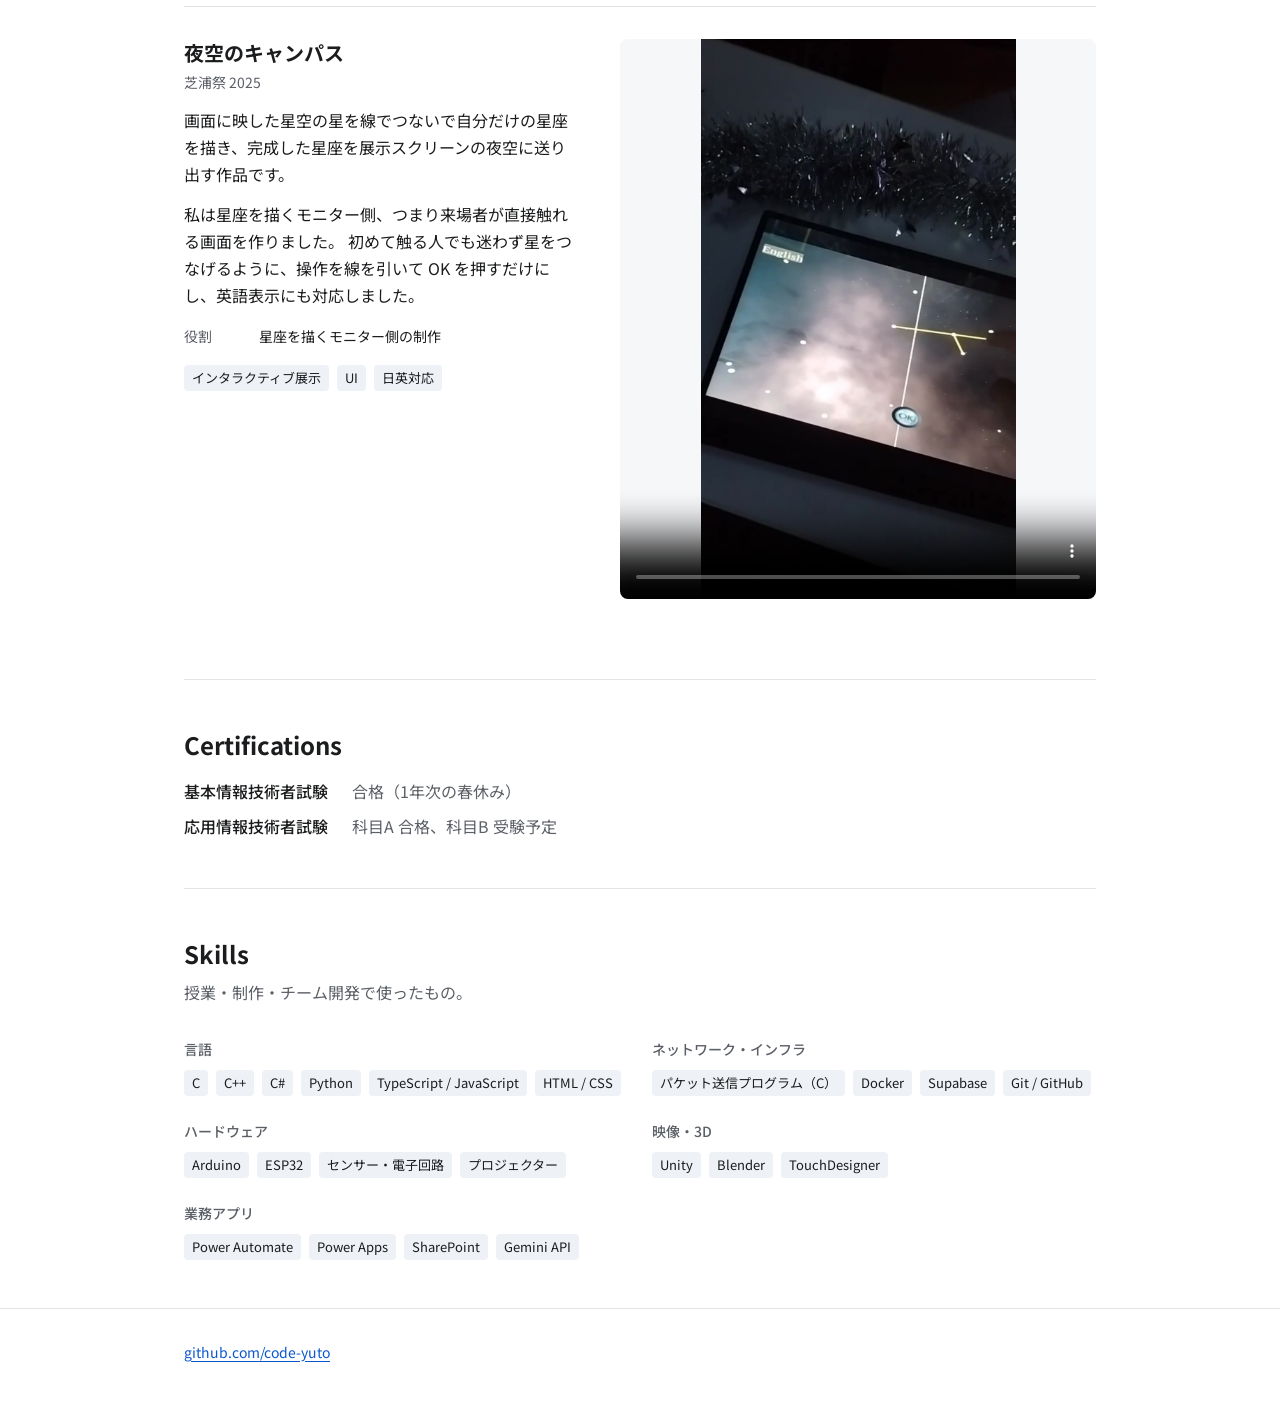
==== commit e466360a: "feat: 長期インターンにAIチャットボット（Python・Gemini API）を追加" ====
--- a/index.html
+++ b/index.html
@@ -66,13 +66,15 @@
             社内ポータルの作成、会議の参加者を管理するツールの開発に加え、つくったポータルが使われ続けるよう、使用率を上げる取り組みも行いました。
           </p>
           <p>
-            また、AI の API を使った業界調査や、企業分析のためのツールの開発にも携わりました。
+            また、社内の質問に答える AI チャットボットを開発し、Gemini API を使った API を Python で構築しました。
+            AI が参照しやすいよう、議事録などのデータをテキストに整えて SharePoint に格納する仕組みもつくりました。
+            ほかに、AI の API を使った業界調査や、企業分析のためのツールの開発にも携わりました。
           </p>
           <dl>
             <dt>役割</dt><dd>要件定義・アプリ開発・保守運用</dd>
           </dl>
           <ul class="tags">
-            <li>Power Automate</li><li>Power Apps</li><li>SharePoint</li><li>AI API</li><li>要件定義</li><li>保守運用</li>
+            <li>Power Automate</li><li>Power Apps</li><li>SharePoint</li><li>Python</li><li>Gemini API</li><li>要件定義</li><li>保守運用</li>
           </ul>
           <p class="note">業務の内容には守秘義務があるため、コードや画面は掲載していません。</p>
         </div>
@@ -292,7 +294,7 @@
         </div>
         <div>
           <h4>業務アプリ</h4>
-          <ul class="tags"><li>Power Automate</li><li>Power Apps</li><li>SharePoint</li><li>AI API</li></ul>
+          <ul class="tags"><li>Power Automate</li><li>Power Apps</li><li>SharePoint</li><li>Gemini API</li></ul>
         </div>
       </div>
     </section>
